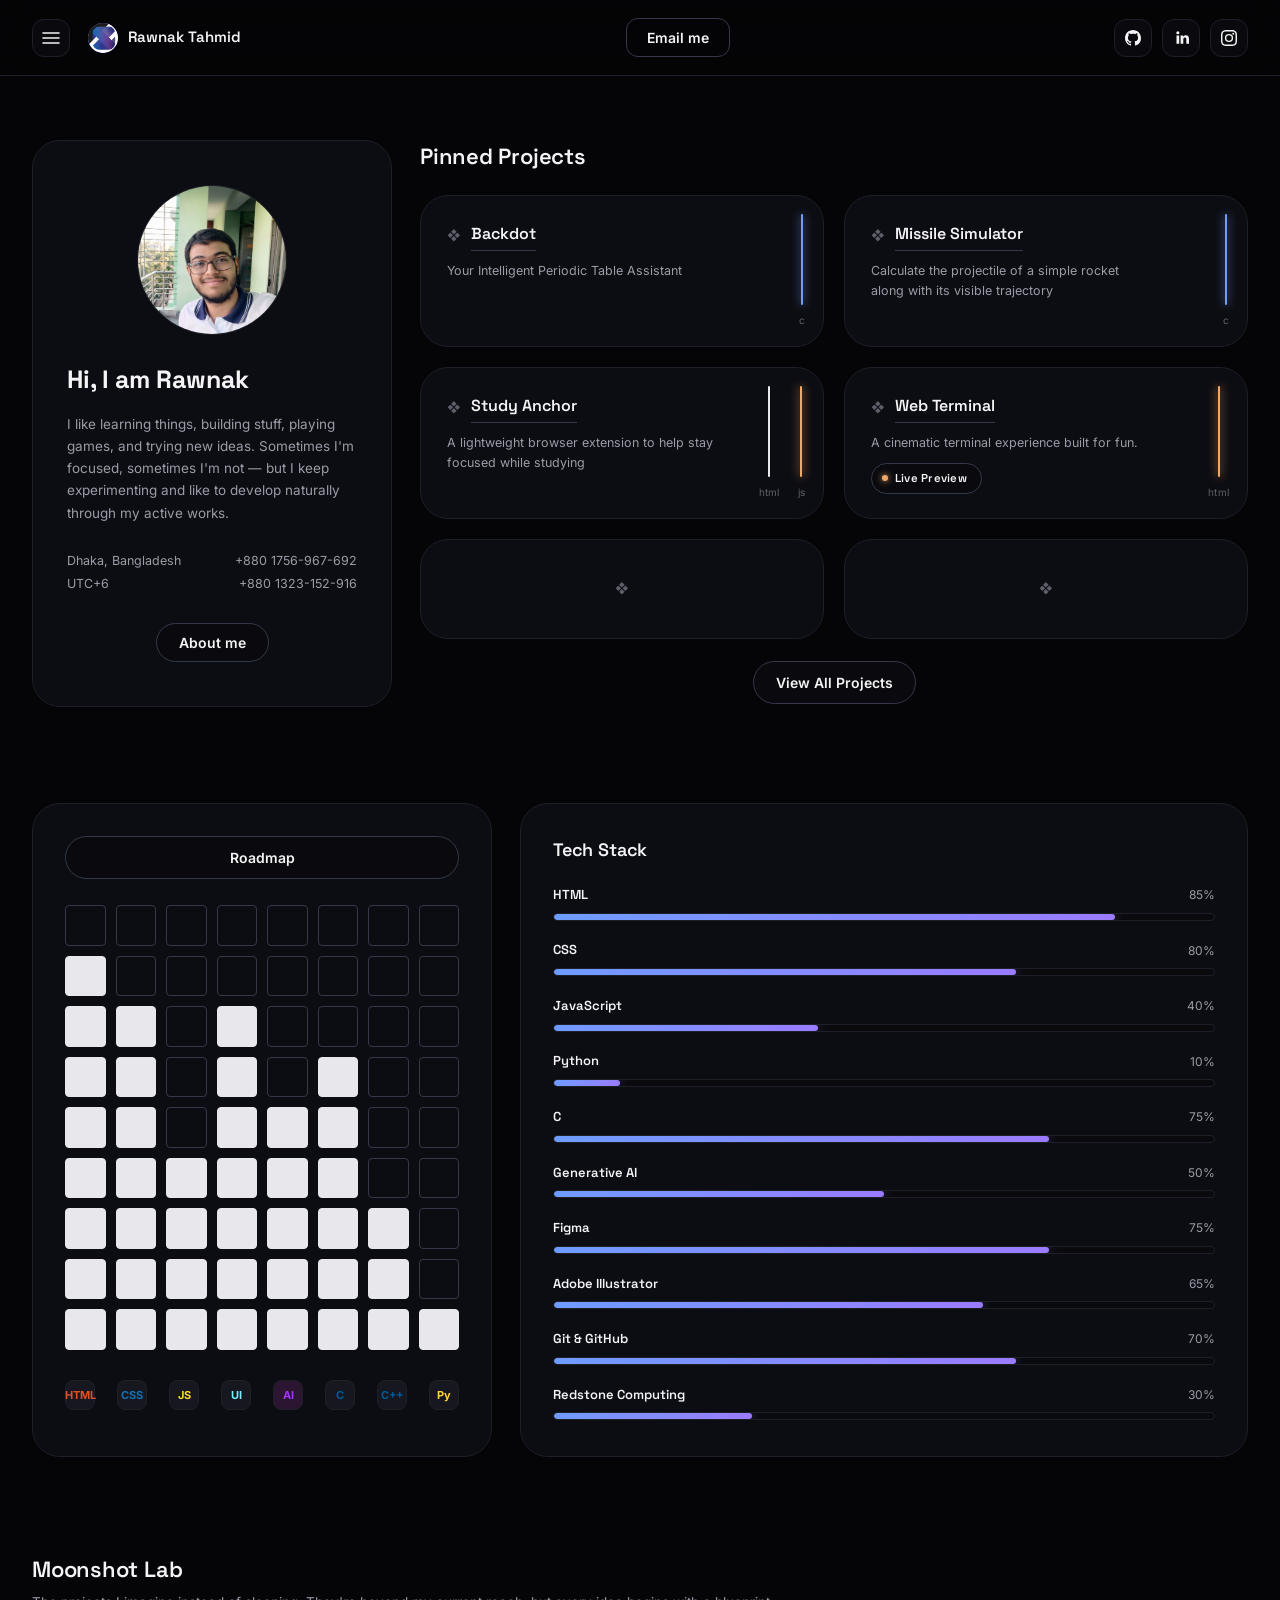
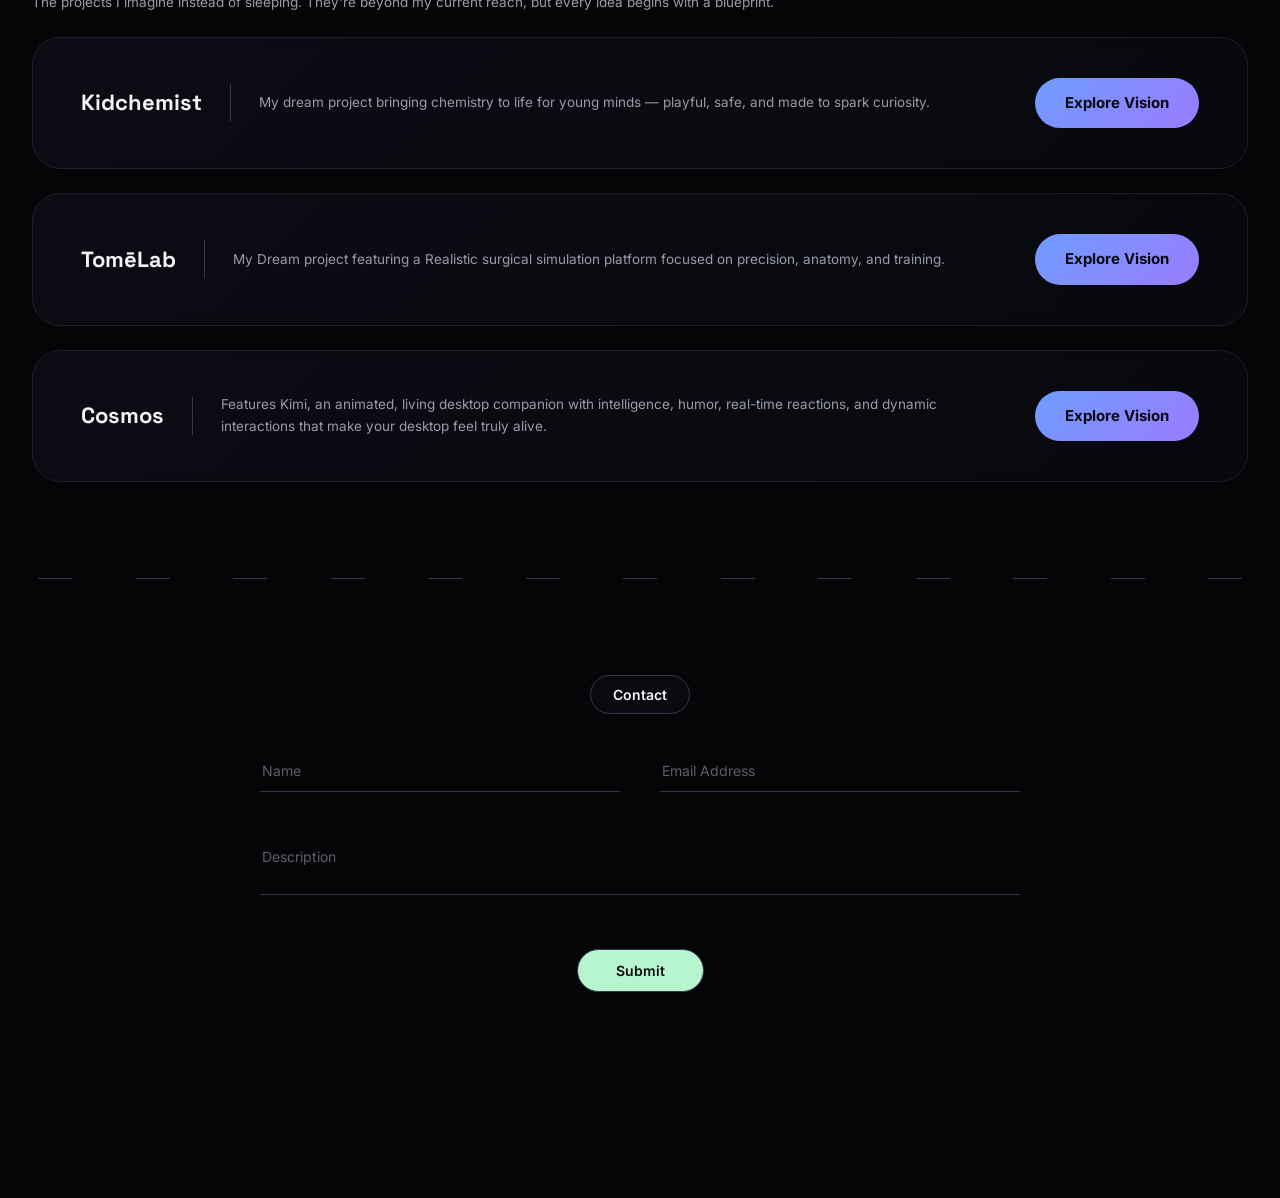
==== index.html @ ac37a851 "Add files via upload" ====
<!DOCTYPE html>
<html lang="en">
<head>
<meta charset="UTF-8">
<meta name="viewport" content="width=device-width, initial-scale=1.0">
<title>Rawnak Tahmid — Portfolio</title>
<link rel="icon" type="image" href="assets/icons/logo.png">
<link rel="preconnect" href="https://fonts.googleapis.com">
<link rel="preconnect" href="https://fonts.gstatic.com" crossorigin>
<link href="https://fonts.googleapis.com/css2?family=Space+Grotesk:wght@400;500;600;700&family=Inter:wght@400;500;600;700&display=swap" rel="stylesheet">
<link rel="stylesheet" href="style.css">
</head>
<body>

<!-- ============ NAVBAR ============ -->
<header class="navbar">
  <div class="navbar__left">
    <button class="icon-btn" id="menuToggle" aria-label="Open menu" aria-expanded="false" aria-controls="navDrawerOverlay">
      <svg width="20" height="20" viewBox="0 0 20 20" fill="none"><path d="M2 5H18M2 10H18M2 15H18" stroke="currentColor" stroke-width="1.6" stroke-linecap="round"/></svg>
    </button>
    <div class="brand">
      <div class="brand__logo">
        <img src="assets/images/logo.png" alt="" class="brand__logo-img">
      </div>
      <span class="brand__name">Rawnak Tahmid</span>
    </div>
  </div>

  <button onclick="openGmail()" class="btn btn--outline navbar__email">Email me</button>

  <div class="navbar__socials">
    <a href="https://github.com/rawmid" class="icon-btn" aria-label="GitHub" target="_blank" rel="noopener noreferrer">
      <svg width="16" height="16" viewBox="0 0 16 16" fill="currentColor"><path d="M8 0C3.58 0 0 3.58 0 8c0 3.54 2.29 6.53 5.47 7.59.4.07.55-.17.55-.38 0-.19-.01-.82-.01-1.49-2.01.37-2.53-.49-2.69-.94-.09-.23-.48-.94-.82-1.13-.28-.15-.68-.52-.01-.53.63-.01 1.08.58 1.23.82.72 1.21 1.87.87 2.33.66.07-.52.28-.87.51-1.07-1.78-.2-3.64-.89-3.64-3.95 0-.87.31-1.59.82-2.15-.08-.2-.36-1.02.08-2.12 0 0 .67-.21 2.2.82.64-.18 1.32-.27 2-.27.68 0 1.36.09 2 .27 1.53-1.04 2.2-.82 2.2-.82.44 1.1.16 1.92.08 2.12.51.56.82 1.27.82 2.15 0 3.07-1.87 3.75-3.65 3.95.29.25.54.73.54 1.48 0 1.07-.01 1.93-.01 2.2 0 .21.15.46.55.38A8.01 8.01 0 0 0 16 8c0-4.42-3.58-8-8-8Z"/></svg>
    </a>
    <a href="#" class="icon-btn" aria-label="LinkedIn" target="_blank" rel="noopener noreferrer">
      <svg width="16" height="16" viewBox="0 0 16 16" fill="currentColor"><path d="M3.5 5.5h2.7v8.3H3.5V5.5ZM4.85 4.3a1.57 1.57 0 1 1 0-3.14 1.57 1.57 0 0 1 0 3.14ZM7.6 5.5h2.59v1.14h.04c.36-.68 1.24-1.4 2.55-1.4 2.73 0 3.23 1.8 3.23 4.13v4.43h-2.7V9.83c0-1-.02-2.29-1.4-2.29-1.4 0-1.61 1.09-1.61 2.21v3.95H7.6V5.5Z"/></svg>
    </a>
    <a href="https://www.instagram.com/_rawnak_thmd/?hl=en" class="icon-btn" aria-label="Instagram" target="_blank" rel="noopener noreferrer">
      <svg width="16" height="16" viewBox="0 0 16 16" fill="currentColor"><path d="M8 1.44c2.14 0 2.4.01 3.24.05.78.03 1.2.16 1.48.27.37.14.64.32.92.6.28.28.45.55.6.92.11.28.24.7.27 1.48.04.84.05 1.1.05 3.24s-.01 2.4-.05 3.24c-.03.78-.16 1.2-.27 1.48-.15.37-.32.64-.6.92-.28.28-.55.45-.92.6-.28.11-.7.24-1.48.27-.84.04-1.1.05-3.24.05s-2.4-.01-3.24-.05c-.78-.03-1.2-.16-1.48-.27a2.48 2.48 0 0 1-.92-.6 2.48 2.48 0 0 1-.6-.92c-.11-.28-.24-.7-.27-1.48-.04-.84-.05-1.1-.05-3.24s.01-2.4.05-3.24c.03-.78.16-1.2.27-1.48.15-.37.32-.64.6-.92.28-.28.55-.45.92-.6.28-.11.7-.24 1.48-.27.84-.04 1.1-.05 3.24-.05ZM8 0C5.83 0 5.55.01 4.7.05c-.85.04-1.43.17-1.94.37-.53.21-.98.48-1.42.93-.45.44-.72.89-.93 1.42-.2.51-.33 1.09-.37 1.94C.01 5.55 0 5.83 0 8s.01 2.45.05 3.3c.04.85.17 1.43.37 1.94.21.53.48.98.93 1.42.44.45.89.72 1.42.93.51.2 1.09.33 1.94.37.85.04 1.13.05 3.3.05s2.45-.01 3.3-.05c.85-.04 1.43-.17 1.94-.37.53-.21.98-.48 1.42-.93.45-.44.72-.89.93-1.42.2-.51.33-1.09.37-1.94.04-.85.05-1.13.05-3.3s-.01-2.45-.05-3.3c-.04-.85-.17-1.43-.37-1.94a3.91 3.91 0 0 0-.93-1.42 3.91 3.91 0 0 0-1.42-.93c-.51-.2-1.09-.33-1.94-.37C10.45.01 10.17 0 8 0Zm0 3.89a4.11 4.11 0 1 0 0 8.22 4.11 4.11 0 0 0 0-8.22Zm0 6.78a2.67 2.67 0 1 1 0-5.34 2.67 2.67 0 0 1 0 5.34Zm5.23-6.94a.96.96 0 1 1-1.92 0 .96.96 0 0 1 1.92 0Z"/></svg>
    </a>
  </div>
</header>

<!-- ============ NAV DRAWER ============ -->
<div class="nav-drawer-overlay" id="navDrawerOverlay" aria-hidden="true">
  <nav class="nav-drawer" id="navDrawer" aria-label="Site sections">
    <div class="nav-drawer__head">
      <span class="nav-drawer__title">Menu</span>
      <button class="modal__close nav-drawer__close" id="navDrawerClose" type="button" aria-label="Close menu">
        <svg width="16" height="16" viewBox="0 0 16 16" fill="none"><path d="M3 3L13 13M13 3L3 13" stroke="currentColor" stroke-width="1.6" stroke-linecap="round"/></svg>
      </button>
    </div>
    <ul class="nav-drawer__list">
      <li><a href="#home" class="nav-drawer__link">Home</a></li>
      <li><a href="#projects" class="nav-drawer__link">Pinned Projects</a></li>
      <li><a href="#learning" class="nav-drawer__link">Learnings</a></li>
      <li><a href="#featured" class="nav-drawer__link">Moonshot Lab</a></li>
      <li><a href="#kidchemist" class="nav-drawer__link">Kidchemist</a></li>
      <li><a href="#tomelab" class="nav-drawer__link">TomēLab</a></li>
      <li><a href="#contact" class="nav-drawer__link">Contact</a></li>
    </ul>
  </nav>
</div>

<!-- ============ MAIN ============ -->
<main>

  <section class="hero" id="home">
    <!-- ---- Profile card ---- -->
    <div class="card profile-card fade-in">
      <div class="profile-card__avatar">
        <img src="assets/images/profile.png" alt="Rawnak Tahmid" class="profile-card__avatar-img">
      </div>
      <h1 class="profile-card__name">Hi, I am Rawnak</h1>
      <p class="profile-card__bio">
        I like learning things, building stuff, playing games, and trying new ideas.
        Sometimes I'm focused, sometimes I'm not — but I keep experimenting and like
        to develop naturally through my active works.
      </p>
      <div class="profile-card__meta">
        <div class="profile-card__meta-col">
          <span>Dhaka, Bangladesh</span>
          <span>UTC+6</span>
        </div>
        <div class="profile-card__meta-col profile-card__meta-col--right">
          <p><span>+880 1756-967-692</span></p>
          <p><span>+880 1323-152-916</span></p>
        </div>
      </div>
      <button class="btn btn--pill profile-card__cta" id="aboutMeBtn" type="button">About me</button>
    </div>

    <!-- ---- Pinned projects ---- -->
    <div class="pinned fade-in" id="projects">
      <h2 class="section-label">Pinned Projects</h2>
      <div class="pinned__grid">

        <article class="card project-card" data-project-id="backdot" tabindex="0" role="link" aria-label="Open Backdot project details">
          <span class="project-card__go" aria-hidden="true">
            <svg width="13" height="13" viewBox="0 0 14 14" fill="none"><path d="M3 11L11 3M11 3H4.5M11 3V9.5" stroke="currentColor" stroke-width="1.6" stroke-linecap="round" stroke-linejoin="round"/></svg>
          </span>
          <div class="project-card__head">
            <span class="project-card__icon">&#10070;</span>
            <h3><span class="project-link">Backdot</span></h3>
          </div>
          <p>Your Intelligent Periodic Table Assistant</p>
          <div class="project-card__stacks">
            <div class="project-card__stack-item">
              <span class="project-card__accent project-card__accent--blue"></span>
              <span class="project-card__tag">c</span>
            </div>
          </div>
        </article>

        <article class="card project-card" data-project-id="missile-simulator" tabindex="0" role="link" aria-label="Open Missile Simulator project details">
          <span class="project-card__go" aria-hidden="true">
            <svg width="13" height="13" viewBox="0 0 14 14" fill="none"><path d="M3 11L11 3M11 3H4.5M11 3V9.5" stroke="currentColor" stroke-width="1.6" stroke-linecap="round" stroke-linejoin="round"/></svg>
          </span>
          <div class="project-card__head">
            <span class="project-card__icon">&#10070;</span>
            <h3><span class="project-link">Missile Simulator</span></h3>
          </div>
          <p>Calculate the projectile of a simple rocket along with its visible trajectory</p>
          <div class="project-card__stacks">
            <div class="project-card__stack-item">
              <span class="project-card__accent project-card__accent--blue"></span>
              <span class="project-card__tag">c</span>
            </div>
          </div>
        </article>

        <article class="card project-card" data-project-id="study-anchor" tabindex="0" role="link" aria-label="Open Study Anchor project details">
          <span class="project-card__go" aria-hidden="true">
            <svg width="13" height="13" viewBox="0 0 14 14" fill="none"><path d="M3 11L11 3M11 3H4.5M11 3V9.5" stroke="currentColor" stroke-width="1.6" stroke-linecap="round" stroke-linejoin="round"/></svg>
          </span>
          <div class="project-card__head">
            <span class="project-card__icon">&#10070;</span>
            <h3><span class="project-link">Study Anchor</span></h3>
          </div>
          <p>A lightweight browser extension to help stay focused while studying</p>
          <div class="project-card__stacks">
            <div class="project-card__stack-item">
              <span class="project-card__accent project-card__accent--white"></span>
              <span class="project-card__tag">html</span>
            </div>
            <div class="project-card__stack-item">
              <span class="project-card__accent project-card__accent--orange"></span>
              <span class="project-card__tag">js</span>
            </div>
          </div>
        </article>

        <article class="card project-card" data-project-id="web-terminal" tabindex="0" role="link" aria-label="Open Web Terminal project details">
          <span class="project-card__go" aria-hidden="true">
            <svg width="13" height="13" viewBox="0 0 14 14" fill="none"><path d="M3 11L11 3M11 3H4.5M11 3V9.5" stroke="currentColor" stroke-width="1.6" stroke-linecap="round" stroke-linejoin="round"/></svg>
          </span>
          <div class="project-card__head">
            <span class="project-card__icon">&#10070;</span>
            <h3><span class="project-link">Web Terminal</span></h3>
          </div>
          <p>A cinematic terminal experience built for fun.</p>
          <a href="https://rawmid.github.io/Web_Terminal/" target="_blank" rel="noopener noreferrer" class="live-preview-link" data-no-card-nav>
            <span class="live-preview-link__dot"></span>
            Live Preview
          </a>
          <div class="project-card__stacks">
            <div class="project-card__stack-item">
              <span class="project-card__accent project-card__accent--orange"></span>
              <span class="project-card__tag">html</span>
            </div>
          </div>
        </article>

        <article class="card project-card project-card--empty" aria-hidden="true">
          <span class="project-card__icon">&#10070;</span>
        </article>

        <article class="card project-card project-card--empty" aria-hidden="true">
          <span class="project-card__icon">&#10070;</span>
        </article>

      </div>

      <!-- ---- CTA below Pinned Projects ---- -->
      <a href="all-projects.html" class="btn btn--pill pinned__more">
        View All Projects
      </a>
    </div>
  </section>

  <section class="learning-section" id="learning">

    <!-- ---- Learnings progress panel ---- -->
    <div class="card learning-card fade-in">
      <div class="btn btn--pill learning-card__title" id="learningBtn">Roadmap</div>
      <div class="learning-card__grid" id="learningGrid"></div>
      <div class="learning-card__icons">
        <span class="tech-icon" style="color:#e34f26">HTML</span>
        <span class="tech-icon" style="color:#1572b6">CSS</span>
        <span class="tech-icon" style="color:#f7df1e">JS</span>
        <span class="tech-icon" style="color:#7bedff">UI</span>
        <span class="tech-icon" style="color:#a435f0;background:#2b1530">AI</span>
        <span class="tech-icon" style="color:#00599c">C</span>
        <span class="tech-icon" style="color:#00599c">C++</span>
        <span class="tech-icon" style="color:#ffd43b">Py</span>
      </div>
    </div>

    <!-- ---- Skill progress — always visible, no modal/second page.
         Each .skill is self-contained: change data-percent (and the
         matching skill-value text) to update a bar. The fill width is
         driven by data-percent in script.js so the two never drift. -->
    <div class="card learning-progress fade-in" id="learningProgress">
      <h2 class="learning-progress__title">Tech Stack</h2>
      <div class="skills" id="skillsList">
        <div class="skill" data-percent="85">
          <div class="skill__head">
            <span class="skill-name">HTML</span>
            <span class="skill-value">85%</span>
          </div>
          <div class="progress-bar"><div class="progress-fill"></div></div>
        </div>
        <div class="skill" data-percent="70">
          <div class="skill__head">
            <span class="skill-name">CSS</span>
            <span class="skill-value">80%</span>
          </div>
          <div class="progress-bar"><div class="progress-fill"></div></div>
        </div>
        <div class="skill" data-percent="40">
          <div class="skill__head">
            <span class="skill-name">JavaScript</span>
            <span class="skill-value">40%</span>
          </div>
          <div class="progress-bar"><div class="progress-fill"></div></div>
        </div>
        <div class="skill" data-percent="10">
          <div class="skill__head">
            <span class="skill-name">Python</span>
            <span class="skill-value">10%</span>
          </div>
          <div class="progress-bar"><div class="progress-fill"></div></div>
        </div>
        <div class="skill" data-percent="75">
          <div class="skill__head">
            <span class="skill-name">C</span>
            <span class="skill-value">75%</span>
          </div>
          <div class="progress-bar"><div class="progress-fill"></div></div>
        </div>
        <div class="skill" data-percent="50">
          <div class="skill__head">
            <span class="skill-name">Generative AI</span>
            <span class="skill-value">50%</span>
          </div>
          <div class="progress-bar"><div class="progress-fill"></div></div>
        </div>
        <div class="skill" data-percent="75">
          <div class="skill__head">
            <span class="skill-name">Figma</span>
            <span class="skill-value">75%</span>
          </div>
          <div class="progress-bar"><div class="progress-fill"></div></div>
        </div>
        <div class="skill" data-percent="65">
          <div class="skill__head">
            <span class="skill-name">Adobe Illustrator</span>
            <span class="skill-value">65%</span>
          </div>
          <div class="progress-bar"><div class="progress-fill"></div></div>
        </div>
        <div class="skill" data-percent="70">
          <div class="skill__head">
            <span class="skill-name">Git & GitHub</span>
            <span class="skill-value">70%</span>
          </div>
          <div class="progress-bar"><div class="progress-fill"></div></div>
        </div>
        <div class="skill" data-percent="30">
          <div class="skill__head">
            <span class="skill-name">Redstone Computing</span>
            <span class="skill-value">30%</span>
          </div>
          <div class="progress-bar"><div class="progress-fill"></div></div>
        </div>
      </div>
    </div>
  </section>

  <!-- ============ MOONSHOT LAB ============
       Dream projects — the ones too big and too ambitious to be
       commercializing right now. Built purely because the ideas won't
       leave me alone. One section, entries in order: Kidchemist,
       TomēLab, then a blank Additional Template Project.

       Every entry is a ".promo" block that links out to its own
       dedicated documentation page (docs.html?id=<key>), rendered from
       the matching record in docs-data.js. To showcase a future
       project: duplicate the "Additional Template Project" block below,
       give it a new id, swap in the real name/description, add a
       matching entry to docs-data.js, and point its CTA at
       docs.html?id=<that-new-key> — the layout stays identical. -->
  <section class="featured-projects" id="featured">

    <div class="featured-projects__head fade-in">
      <h2 class="section-label">Moonshot Lab</h2>
      <p class="featured-projects__subtitle">The projects I imagine instead of sleeping. They're beyond my current reach, but every idea begins with a blueprint.</p>
    </div>

    <!-- ---- Promo: Kidchemist ---- -->
    <div class="promo fade-in" id="kidchemist">
      <div class="promo__name">
        Kidchemist
      </div>
      <div class="promo__divider"></div>
      <p class="promo__desc">My dream project bringing chemistry to life for young minds — playful, safe, and made to spark curiosity.</p>
      <a href="docs.html?id=kidchemist" class="btn btn--solid promo__cta">Explore Vision</a>
    </div>

    <!-- ---- Promo: TomēLab ---- -->
    <div class="promo fade-in" id="tomelab">
      <div class="promo__name">
        TomēLab
      </div>
      <div class="promo__divider"></div>
      <p class="promo__desc">My Dream project featuring a Realistic surgical simulation platform focused on precision, anatomy, and training.</p>
      <a href="docs.html?id=tomelab" class="btn btn--solid promo__cta">Explore Vision</a>
    </div>

    <!-- ---- Promo: Additional Template Project ----
         Exact same layout as the blocks above. Every value here is a
         placeholder — swap the id, name, description, and CTA link
         when this project is ready to showcase. Copy this whole block
         again for the next project after that. -->
    <div class="promo fade-in" id="template-project">
      <div class="promo__name">
        Cosmos
      </div>
      <div class="promo__divider"></div>
      <p class="promo__desc">Features Kimi, an animated, living desktop companion with intelligence, humor, real-time reactions, and dynamic interactions that make your desktop feel truly alive.</p>
      <a href="docs.html?id=kimi" class="btn btn--solid promo__cta">Explore Vision</a>
    </div>

  </section>

  <!-- ---- Decorative divider ---- -->
  <div class="dashed-divider" aria-hidden="true">
    <span></span><span></span><span></span><span></span><span></span>
    <span></span><span></span><span></span><span></span><span></span>
    <span></span><span></span><span></span>
  </div>

  <!-- ---- Contact ---- -->
  <section class="contact fade-in" id="contact">
    <div class="contact__heading">
      <button class="btn btn--pill contact__title" id="contactBtn" type="button">Contact</button>
    </div>

    <form class="contact__form" id="contactForm" novalidate action="https://api.web3forms.com/submit" method="POST">
      <input type="hidden" name="access_key" value="816028e9-4cf0-48e3-aa01-63901a8ea486">
      <div class="contact__row">
        <div class="field">
          <input type="text" id="name" name="name" placeholder="Name" autocomplete="name" required>
          <span class="field__error" id="nameError"></span>
        </div>
        <div class="field">
          <input type="email" id="email" name="email" placeholder="Email Address" autocomplete="email" required>
          <span class="field__error" id="emailError"></span>
        </div>
      </div>
      <div class="field">
        <textarea id="description" name="description" placeholder="Description" rows="2" required></textarea>
        <span class="field__error" id="descriptionError"></span>
      </div>
      <input type="hidden" name="redirect" value="https://web3forms.com/success">
      <button type="submit" class="btn btn--pill contact__submit">Submit</button>
      <p class="contact__success" id="formSuccess">Thanks — your message has been noted.</p>
    </form>
  </section>

</main>

<!-- ============ ABOUT ME MODAL ============ -->
<div class="modal-overlay" id="aboutModal" aria-hidden="true">
  <div class="modal" role="dialog" aria-modal="true" aria-labelledby="aboutModalTitle">
    <button class="modal__close" id="aboutModalClose" type="button" aria-label="Close about me">
      <svg width="16" height="16" viewBox="0 0 16 16" fill="none"><path d="M3 3L13 13M13 3L3 13" stroke="currentColor" stroke-width="1.6" stroke-linecap="round"/></svg>
    </button>
    <div class="modal__content">
      <h2 id="aboutModalTitle" class="modal__title">About me</h2>

      <!-- Edit this content freely — it's plain text, no markup gymnastics required -->
      <div class="modal__body">
        <p>
          Hi, I'm Rawnak — a developer based in Dhaka, Bangladesh who likes learning things,
          building stuff, playing games, and trying new ideas. Sometimes I'm deep in a focused
          sprint, sometimes I'm bouncing between three half-finished experiments, but I always
          come back to actually shipping something.
        </p>
        <p>
          My Current Focus —<br>
      
          Pseudocode, algorithms, networking, and server management<br>
          Mastering C, C++, C#, Python, and the Linux kernel<br>
          Hands-on with Git and Figma<br>
          Solving real-world problems with creative project<br>
        </p>
        <p>
          Right now, I am focused on staying up to date with the ever-changing world of technology
          and learning something new every day. Most of my projects are inspired by my current studies 
          and experiments, allowing me to turn ideas into real-world applications. My long-term goal is
          to continuously improve every project I create, refining both its functionality and design until
          it reaches its full potential.
        </p>
      </div>
    </div>
  </div>
</div>

<script src="projects-data.js"></script>
<script src="script.js"></script>
</body>
</html>
---- style.css ----
:root {
  --bg: #050507;
  --bg-soft: #0a0a0e;
  --card: #0c0d12;
  --card-border: #1d1f29;
  --card-border-hover: #34384a;
  --navy: #11131c;

  --text: #f4f4f6;
  --text-dim: #9a9ca8;
  --text-faint: #5d5f6b;

  --accent-blue: #6e9cff;
  --accent-purple: #9b7bff;
  --accent-mint: #b7f5cf;
  --accent-orange: #f0a868;
  --accent-gradient: linear-gradient(135deg, var(--accent-blue), var(--accent-purple));

  --radius-lg: 28px;
  --radius-md: 18px;
  --radius-sm: 12px;
  --radius-pill: 999px;

  --font-display: 'Space Grotesk', 'Inter', sans-serif;
  --font-body: 'Inter', sans-serif;

  --ease: cubic-bezier(0.22, 1, 0.36, 1);
}

/* ---------- Reset ---------- */
* { box-sizing: border-box; margin: 0; padding: 0; }

html { scroll-behavior: smooth; }

body {
  background: var(--bg);
  color: var(--text);
  font-family: var(--font-body);
  font-size: 15px;
  line-height: 1.5;
  width: 100%;
  overflow-x: hidden;
}

body.modal-open {
  overflow: hidden;
}

img { display: block; max-width: 100%; }

img.brand__logo-img,
img.profile-card__avatar-img {
  width: 100%;
  height: 100%;
}

button, input, textarea {
  font-family: inherit;
  color: inherit;
}

a { color: inherit; text-decoration: none; }

:focus-visible {
  outline: 2px solid var(--accent-blue);
  outline-offset: 2px;
}

/* ---------- Layout shell ---------- */
main {
  max-width: 1340px;
  margin: 0 auto;
  padding: 64px 32px 160px;
  display: flex;
  flex-direction: column;
  gap: 96px;
}

.card {
  background: var(--card);
  border: 1px solid var(--card-border);
  border-radius: var(--radius-lg);
}

.section-label {
  font-family: var(--font-display);
  font-size: 22px;
  font-weight: 600;
  letter-spacing: -0.01em;
  margin-bottom: 22px;
}

/* ---------- Buttons ---------- */
.btn {
  display: inline-flex;
  align-items: center;
  justify-content: center;
  gap: 8px;
  border: none;
  cursor: pointer;
  font-family: var(--font-body);
  font-weight: 600;
  transition: transform .25s var(--ease), box-shadow .25s var(--ease), background-color .25s var(--ease), border-color .25s var(--ease);
}
.btn:active { transform: scale(0.97); }

.btn--outline {
  background: transparent;
  border: 1px solid var(--card-border-hover);
  color: var(--text);
  border-radius: var(--radius-sm);
  padding: 10px 20px;
  font-size: 14px;
}
.btn--outline:hover {
  border-color: var(--accent-blue);
  box-shadow: 0 0 0 1px rgba(110, 156, 255, 0.25), 0 0 16px rgba(110, 156, 255, 0.18);
}

.btn--pill {
  background: var(--bg-soft);
  border: 1px solid var(--card-border-hover);
  color: var(--text);
  border-radius: var(--radius-pill);
  padding: 10px 22px;
  font-size: 14px;
}
.btn--pill:hover {
  border-color: var(--accent-purple);
  box-shadow: 0 0 18px rgba(155, 123, 255, 0.25);
}

.btn--solid {
  background: var(--accent-gradient);
  color: #0a0a0e;
  border-radius: var(--radius-pill);
  padding: 14px 30px;
  font-size: 15px;
  font-weight: 700;
}
.btn--solid:hover {
  box-shadow: 0 0 28px rgba(155, 123, 255, 0.45);
  transform: translateY(-2px);
}

.icon-btn {
  display: inline-flex;
  align-items: center;
  justify-content: center;
  width: 38px;
  height: 38px;
  border-radius: var(--radius-sm);
  background: var(--bg-soft);
  border: 1px solid var(--card-border);
  color: var(--text);
  cursor: pointer;
  transition: border-color .25s var(--ease), transform .25s var(--ease), color .25s var(--ease);
}
.icon-btn:hover {
  border-color: var(--accent-blue);
  color: var(--accent-blue);
  transform: translateY(-2px);
}

/* ---------- Navbar ---------- */
.navbar {
  position: sticky;
  top: 0;
  z-index: 50;
  display: flex;
  align-items: center;
  justify-content: space-between;
  gap: 24px;
  padding: 18px 32px;
  background: rgba(5, 5, 7, 0.85);
  backdrop-filter: blur(14px);
  border-bottom: 1px solid var(--card-border);
}

.navbar__left {
  display: flex;
  align-items: center;
  gap: 18px;
}

.brand {
  display: flex;
  align-items: center;
  gap: 10px;
}

.brand__logo {
  width: 30px;
  height: 30px;
  border-radius: 50%;
  overflow: hidden;
  background: var(--accent-gradient);
  flex-shrink: 0;
}
.brand__logo-img { width: 100%; height: 100%; object-fit: cover; }

.brand__name {
  font-family: var(--font-display);
  font-weight: 600;
  font-size: 15px;
}

.navbar__email { 
white-space: nowrap; 
align-self: center;
}

.navbar__socials {
  display: flex;
  align-items: center;
  gap: 10px;
}

/* ---------- Nav drawer---------- */
.nav-drawer-overlay {
  position: fixed;
  inset: 0;
  z-index: 90;
  background: rgba(5, 5, 7, 0.55);
  backdrop-filter: blur(8px);
  -webkit-backdrop-filter: blur(8px);
  opacity: 0;
  visibility: hidden;
  transition: opacity .35s var(--ease), visibility 0s linear .35s;
}
.nav-drawer-overlay.is-open {
  opacity: 1;
  visibility: visible;
  transition: opacity .35s var(--ease), visibility 0s linear 0s;
}

.nav-drawer {
  position: fixed;
  top: 0;
  left: 0;
  bottom: 0;
  width: 280px;
  max-width: 84vw;
  padding: 28px 26px;
  background: rgba(12, 13, 18, 0.86);
  border-right: 1px solid var(--card-border-hover);
  box-shadow: 30px 0 80px rgba(0, 0, 0, 0.55);
  transform: translateX(-100%);
  transition: transform .35s var(--ease);
  display: flex;
  flex-direction: column;
}
.nav-drawer-overlay.is-open .nav-drawer {
  transform: translateX(0);
}

.nav-drawer__head {
  display: flex;
  align-items: center;
  justify-content: space-between;
  margin-bottom: 28px;
}
.nav-drawer__title {
  font-family: var(--font-display);
  font-weight: 600;
  font-size: 14px;
  color: var(--text-dim);
  text-transform: uppercase;
  letter-spacing: 0.08em;
}
.nav-drawer__close.modal__close {
  position: static;
  top: auto;
  left: auto;
}

.nav-drawer__list {
  list-style: none;
  display: flex;
  flex-direction: column;
  gap: 6px;
}
.nav-drawer__link {
  display: block;
  padding: 12px 10px;
  border-radius: var(--radius-sm);
  font-family: var(--font-display);
  font-size: 15px;
  font-weight: 600;
  color: var(--text);
  transition: background-color .25s var(--ease), color .25s var(--ease), padding-left .25s var(--ease);
}
.nav-drawer__link:hover,
.nav-drawer__link:focus-visible {
  background: var(--bg-soft);
  color: var(--accent-blue);
  padding-left: 16px;
}

/* ---------- Hero ---------- */
.hero {
  display: grid;
  grid-template-columns: 360px 1fr;
  gap: 28px;
  align-items: stretch;
}

/* Profile card */
.profile-card {
  padding: 44px 34px;
  display: flex;
  flex-direction: column;
  align-items: flex-start;
}

.profile-card__avatar {
  width: 150px;
  height: 150px;
  border-radius: 50%;
  overflow: hidden;
  background: radial-gradient(circle at 35% 30%, #2a2d3d, #0c0d12 70%);
  border: 1px solid var(--card-border);
  margin-bottom: 26px;
  align-self: center;
}
.profile-card__avatar-img { width: 100%; height: 100%; object-fit: cover; }

.profile-card__name {
  font-family: var(--font-display);
  font-size: 25px;
  font-weight: 700;
  margin-bottom: 14px;
}

.profile-card__bio {
  color: var(--text-dim);
  font-size: 13.5px;
  line-height: 1.65;
  margin-bottom: 28px;
}

.profile-card__meta {
  display: flex;
  width: 100%;
  justify-content: space-between;
  margin-bottom: 30px;
}
.profile-card__meta-col {
  display: flex;
  flex-direction: column;
  gap: 4px;
  font-size: 12.5px;
  color: var(--text-dim);
}
.profile-card__meta-col--right { text-align: right; align-items: flex-end; }

.profile-card__cta {
  align-self: center;
  margin-top: auto;
}

/* Pinned projects */

.live-preview-link {
  display: inline-flex;
  align-items: center;
  gap: 7px;
  margin-top: 10px;
  padding: 6px 14px 6px 10px;
  border-radius: var(--radius-pill);
  border: 1px solid var(--card-border-hover);
  background: var(--bg-soft);
  font-family: var(--font-display);
  font-size: 11.5px;
  font-weight: 600;
  letter-spacing: 0.02em;
  color: var(--text);
  text-decoration: none;
  cursor: pointer;
  transition: border-color .25s var(--ease), box-shadow .25s var(--ease),
              color .25s var(--ease), transform .25s var(--ease);
}

.live-preview-link__dot {
  width: 6px;
  height: 6px;
  border-radius: 50%;
  background: var(--accent-orange);
  box-shadow: 0 0 6px var(--accent-orange);
  flex-shrink: 0;
  animation: livePreviewPulse 1.6s ease-in-out infinite;
}

.live-preview-link:hover {
  border-color: var(--accent-orange);
  color: var(--accent-orange);
  box-shadow: 0 0 16px rgba(240, 168, 104, 0.25);
  transform: translateY(-1px);
}

.live-preview-link:active {
  transform: translateY(0) scale(0.97);
}

@keyframes livePreviewPulse {
  0%, 100% { opacity: 1; transform: scale(1); }
  50%      { opacity: 0.4; transform: scale(0.75); }
}

@media (prefers-reduced-motion: reduce) {
  .live-preview-link__dot { animation: none; }
}

.pinned__grid {
  display: grid;
  grid-template-columns: 1fr 1fr;
  gap: 20px;
}

.project-card {
  position: relative;
  padding: 24px 26px;
  min-height: 152px;
  overflow: hidden;
  cursor: pointer;
  transition: transform .3s var(--ease), border-color .3s var(--ease), box-shadow .3s var(--ease);
}
.project-card:hover {
  transform: translateY(-4px);
  border-color: var(--accent-blue);
  box-shadow: 0 14px 32px rgba(0,0,0,0.45), 0 0 0 1px rgba(110,156,255,0.18);
}
.project-card:focus-visible {
  outline: 2px solid var(--accent-blue);
  outline-offset: 3px;
}

.project-card__go {
  position: absolute;
  top: 16px;
  right: 16px;
  width: 26px;
  height: 26px;
  display: inline-flex;
  align-items: center;
  justify-content: center;
  border-radius: 50%;
  background: var(--bg-soft);
  border: 1px solid var(--card-border-hover);
  color: var(--text-dim);
  opacity: 0;
  transform: translate(-4px, 4px) scale(0.85);
  transition: opacity .28s var(--ease), transform .28s var(--ease), color .28s var(--ease), border-color .28s var(--ease);
  pointer-events: none;
  z-index: 2;
}
.project-card:hover .project-card__go,
.project-card:focus-visible .project-card__go {
  opacity: 1;
  transform: translate(0, 0) scale(1);
  color: var(--accent-blue);
  border-color: var(--accent-blue);
  box-shadow: 0 0 12px rgba(110, 156, 255, 0.3);
}

.project-card__head {
  display: flex;
  align-items: center;
  gap: 10px;
  margin-bottom: 10px;
}
.project-card__icon {
  font-size: 13px;
  color: var(--text-faint);
}
.project-card__head h3 {
  padding-bottom: 4px;
  border-bottom: 1px solid var(--card-border-hover);
}

.project-link {
  font-family: var(--font-display);
  font-size: 16px;
  font-weight: 600;
  color: var(--text);
  transition: color .25s var(--ease), text-shadow .25s var(--ease);
}
.project-card:hover .project-link,
.project-card:focus-visible .project-link {
  color: var(--accent-blue);
  text-shadow: 0 0 14px rgba(110, 156, 255, 0.5);
}

.project-card p {
  color: var(--text-dim);
  font-size: 12.5px;
  line-height: 1.55;
  max-width: 78%;
}

.project-card__stacks {
  position: absolute;
  top: 18px;
  bottom: 18px;
  right: 18px;
  display: flex;
  align-items: stretch;
  gap: 18px;
}

.project-card__stack-item {
  display: flex;
  flex-direction: column;
  align-items: center;
  gap: 8px;
}

.project-card__accent {
  flex: 1;
  width: 2px;
  border-radius: 2px;
}
.project-card__accent--blue   { background: var(--accent-blue); box-shadow: 0 0 10px var(--accent-blue); }
.project-card__accent--white  { background: #e9e9ee; }
.project-card__accent--orange { background: var(--accent-orange); box-shadow: 0 0 10px var(--accent-orange); }

.project-card__tag {
  flex-shrink: 0;
  font-size: 10px;
  letter-spacing: 0.02em;
  color: var(--text-faint);
  text-transform: lowercase;
  white-space: nowrap;
}

.project-card--empty {
  display: flex;
  align-items: center;
  justify-content: center;
  color: var(--text-faint);
  font-size: 14px;
  min-height: 100px;
}

/* ---------- Learning section ---------- */
.learning-section {
  display: grid;
  grid-template-columns: 460px 1fr;
  gap: 28px;
}

.learning-card {
  padding: 32px 32px 36px;
}

.learning-card__title {
  display: flex;
  margin: 0 auto 26px;
  cursor: default;
}

.learning-card__grid {
  display: grid;
  grid-template-columns: repeat(8, 1fr);
  gap: 10px;
  margin-bottom: 30px;
}

.learning-cell {
  aspect-ratio: 1 / 1;
  border-radius: 4px;
  border: 1px solid var(--card-border-hover);
  background: transparent;
  transition: background-color .4s var(--ease), border-color .4s var(--ease), transform .2s var(--ease);
}
.learning-cell.filled {
  background: #e7e7ec;
  border-color: #e7e7ec;
}
.learning-cell:hover { transform: scale(1.12); }

.learning-card__icons {
  display: flex;
  align-items: center;
  justify-content: space-between;
  flex-wrap: wrap;
  gap: 10px;
}

.tech-icon {
  width: 30px;
  height: 30px;
  border-radius: 8px;
  display: inline-flex;
  align-items: center;
  justify-content: center;
  font-size: 11px;
  font-weight: 700;
  background: #16171f;
  border: 1px solid var(--card-border);
}

/* Skill progress — right side of the Learning section, always visible */
.learning-progress {
  padding: 32px 32px 36px;
  display: flex;
  flex-direction: column;
}

.learning-progress__title {
  font-family: var(--font-display);
  font-size: 18px;
  font-weight: 600;
  letter-spacing: -0.01em;
  margin-bottom: 22px;
}

.pinned__more {
  display: flex;
  width: fit-content;
  margin: 22px auto 0;
}

/* ---------- Featured projects: "Moonshot Lab"
   (Kidchemist, TomēLab, and any future duplicates of the promo block) ---------- */
.featured-projects {
  display: flex;
  flex-direction: column;
  gap: 24px;
}

.featured-projects__head {
  display: flex;
  flex-direction: column;
  gap: 6px;
}
.featured-projects__head .section-label { margin-bottom: 0; }

.featured-projects__subtitle {
  color: var(--text-dim);
  font-size: 13.5px;
}

/* ---------- Promo banner ---------- */
.promo {
  display: flex;
  align-items: center;
  gap: 28px;
  padding: 40px 48px;
  border-radius: var(--radius-lg);
  border: 1px solid var(--card-border);
  background: linear-gradient(135deg, rgba(155,123,255,0.06), rgba(110,156,255,0.03));
  backdrop-filter: blur(6px);
}

.promo__name {
  font-family: var(--font-display);
  font-size: 22px;
  font-weight: 700;
  white-space: nowrap;
}

.promo__divider {
  width: 1px;
  height: 38px;
  background: var(--card-border-hover);
  flex-shrink: 0;
}

.promo__desc {
  color: var(--text-dim);
  font-size: 13.5px;
  line-height: 1.6;
  flex: 1;
}

.promo__cta { flex-shrink: 0; }

/* ---------- Dashed divider ---------- */
.dashed-divider {
  display: flex;
  justify-content: space-between;
  padding: 0 6px;
}
.dashed-divider span {
  width: 34px;
  height: 1px;
  background: var(--card-border-hover);
}

/* ---------- Contact ---------- */
.contact {
  display: flex;
  flex-direction: column;
  align-items: center;
  gap: 40px;
}

.contact__title { cursor: default; }

.contact__form {
  width: 100%;
  max-width: 760px;
  display: flex;
  flex-direction: column;
  gap: 26px;
}

.contact__row {
  display: grid;
  grid-template-columns: 1fr 1fr;
  gap: 40px;
}

.field {
  position: relative;
  display: flex;
  flex-direction: column;
}

.field input,
.field textarea {
  background: transparent;
  border: none;
  border-bottom: 1px solid var(--card-border-hover);
  padding: 8px 2px 12px;
  font-size: 14px;
  color: var(--text);
  resize: none;
  transition: border-color .25s var(--ease);
}
.field input::placeholder,
.field textarea::placeholder {
  color: var(--text-faint);
}
.field input:focus,
.field textarea:focus {
  outline: none;
  border-color: var(--accent-blue);
}
.field.invalid input,
.field.invalid textarea {
  border-color: #e0667a;
}

.field__error {
  min-height: 16px;
  font-size: 11px;
  color: #e0667a;
  margin-top: 6px;
}

.contact__submit {
  align-self: center;
  background: var(--accent-mint);
  color: #0a0a0e;
  padding: 12px 38px;
  margin-top: 6px;
}
.contact__submit:hover {
  box-shadow: 0 0 22px rgba(183, 245, 207, 0.35);
  transform: translateY(-3px);
}

.contact__success {
  align-self: center;
  font-size: 13px;
  color: var(--accent-mint);
  opacity: 0;
  transform: translateY(6px);
  transition: opacity .4s var(--ease), transform .4s var(--ease);
}
.contact__success.show {
  opacity: 1;
  transform: translateY(0);
}

/* ---------- Modals (About me / Skill progress) ---------- */
.modal-overlay {
  position: fixed;
  inset: 0;
  z-index: 100;
  display: flex;
  align-items: center;
  justify-content: center;
  padding: 24px;
  background: rgba(5, 5, 7, 0.55);
  backdrop-filter: blur(10px);
  -webkit-backdrop-filter: blur(10px);
  opacity: 0;
  visibility: hidden;
  transition: opacity .35s var(--ease), visibility 0s linear .35s;
}
.modal-overlay.is-open {
  opacity: 1;
  visibility: visible;
  transition: opacity .35s var(--ease), visibility 0s linear 0s;
}

.modal {
  position: relative;
  width: 100%;
  max-width: 560px;
  max-height: 84vh;
  overflow-y: auto;
  padding: 44px 38px 38px;
  border-radius: var(--radius-lg);
  background: rgba(12, 13, 18, 0.78);
  border: 1px solid var(--card-border-hover);
  box-shadow: 0 30px 80px rgba(0, 0, 0, 0.55), 0 0 0 1px rgba(110, 156, 255, 0.08), 0 0 40px rgba(155, 123, 255, 0.12);
  transform: scale(0.92) translateY(10px);
  opacity: 0;
  transition: transform .35s var(--ease), opacity .35s var(--ease);
}
.modal-overlay.is-open .modal {
  transform: scale(1) translateY(0);
  opacity: 1;
}

.modal__close {
  position: absolute;
  top: 18px;
  left: 18px;
  width: 34px;
  height: 34px;
  display: inline-flex;
  align-items: center;
  justify-content: center;
  border-radius: 50%;
  background: var(--bg-soft);
  border: 1px solid var(--card-border);
  color: var(--text-dim);
  cursor: pointer;
  transition: border-color .25s var(--ease), color .25s var(--ease), transform .25s var(--ease);
}
.modal__close:hover {
  color: var(--text);
  border-color: var(--accent-blue);
  transform: rotate(90deg);
}

.modal__title {
  font-family: var(--font-display);
  font-size: 22px;
  font-weight: 700;
  margin-bottom: 22px;
}

.modal__body p {
  color: var(--text-dim);
  font-size: 14px;
  line-height: 1.75;
  margin-bottom: 16px;
}
.modal__body p:last-child { margin-bottom: 0; }

/* Skill progress bars */
.skills {
  display: flex;
  flex-direction: column;
  gap: 20px;
}

.skill__head {
  display: flex;
  align-items: baseline;
  justify-content: space-between;
  margin-bottom: 8px;
  font-size: 13px;
}
.skill-name {
  font-family: var(--font-display);
  font-weight: 600;
  color: var(--text);
}
.skill-value {
  color: var(--text-dim);
  font-size: 12px;
}

.progress-bar {
  width: 100%;
  height: 8px;
  border-radius: var(--radius-pill);
  background: var(--bg-soft);
  border: 1px solid var(--card-border);
  overflow: hidden;
}
.progress-fill {
  height: 100%;
  width: 0%;
  border-radius: var(--radius-pill);
  background: var(--accent-gradient);
  box-shadow: 0 0 12px rgba(155, 123, 255, 0.45);
  transition: width 1s var(--ease);
}

/* ---------- Page-load fade-in ---------- */
.fade-in {
  opacity: 0;
  transform: translateY(14px);
  animation: fadeIn .7s var(--ease) forwards;
}
.hero .profile-card { animation-delay: .02s; }
.hero .pinned        { animation-delay: .1s; }
.learning-card        { animation-delay: .18s; }
.learning-progress     { animation-delay: .22s; }
.featured-projects__head { animation-delay: .26s; }
.promo                 { animation-delay: .3s; }
#template-project      { animation-delay: .34s; }
.contact               { animation-delay: .4s; }

@keyframes fadeIn {
  to { opacity: 1; transform: translateY(0); }
}

@media (prefers-reduced-motion: reduce) {
  .fade-in { animation: none; opacity: 1; transform: none; }
  * { transition: none !important; }
}


/* ---------- Ultrawide: let content breathe instead of stretching ---------- */
@media (min-width: 1700px) {
  main { max-width: 1520px; }
}

/* ---------- Small laptop / large tablet ---------- */
@media (max-width: 1180px) {
  main { padding: 56px 24px 130px; gap: 72px; }

  .hero { grid-template-columns: 320px 1fr; gap: 20px; }
  .learning-section { grid-template-columns: 400px 1fr; gap: 20px; }
}

/* ---------- Tablet: stack the two-column sections ---------- */
@media (max-width: 980px) {
  body { font-size: 14.5px; }

  .navbar { padding: 16px 22px; flex-wrap: wrap; row-gap: 12px; }
  .navbar__email { order: 3; flex: 1 1 100%; }

  .hero { grid-template-columns: 1fr; }
  .profile-card { align-items: center; text-align: center; }
  .profile-card__avatar { align-self: center; }
  .profile-card__meta { max-width: 360px; }

  .pinned__grid { grid-template-columns: 1fr 1fr; }

  .learning-section { grid-template-columns: 1fr; }
  .learning-card__grid { grid-template-columns: repeat(8, 1fr); }

  .promo { flex-wrap: wrap; }
  .promo__divider { display: none; }
  .promo__desc { flex-basis: 100%; }
  .promo__cta { margin-left: auto; }
}

/* ---------- Mobile landscape / large phone ---------- */
@media (max-width: 700px) {
  main { padding: 40px 18px 90px; gap: 56px; }

  .navbar__left { gap: 12px; }
  .brand__name { font-size: 13.5px; }
  .navbar__socials { gap: 6px; }

  .section-label { font-size: 19px; }

  .profile-card { padding: 30px 22px; }
  .profile-card__avatar { width: 120px; height: 120px; }
  .profile-card__name { font-size: 21px; }
  .profile-card__meta { flex-direction: column; align-items: center; gap: 10px; text-align: center; }
  .profile-card__meta-col,
  .profile-card__meta-col--right { align-items: center; text-align: center; }

  .pinned__grid { grid-template-columns: 1fr; }
  .project-card p { max-width: 100%; padding-right: 70px; }

  .learning-card { padding: 24px 20px 28px; }
  .learning-card__grid { gap: 7px; }
  .learning-card__icons { justify-content: center; gap: 8px; }

  .promo { padding: 26px 24px; flex-direction: column; align-items: flex-start; gap: 16px; }
  .promo__cta { margin-left: 0; width: 100%; }

  .dashed-divider { display: none; }

  .contact__row { grid-template-columns: 1fr; gap: 22px; }
  .contact__submit { width: 100%; }

  .modal { padding: 60px 24px 28px; max-height: 88vh; }
  .modal__title { font-size: 19px; }
}

/* ---------- Phone ---------- */
@media (max-width: 460px) {
  .navbar { padding: 14px 16px; }
  .brand__name { display: none; }

  main { padding: 30px 14px 72px; gap: 44px; }

  .profile-card__bio { font-size: 13px; }

  .project-card { padding: 18px 18px; }
  .project-card__head h3 .project-link,
  .project-link { font-size: 15px; }
  .project-card p { padding-right: 56px; font-size: 12px; }

  .learning-card__grid { gap: 5px; }

  .tech-icon { width: 26px; height: 26px; font-size: 10px; }

  .promo__name { font-size: 19px; }
  .promo__desc { font-size: 13px; }

  .contact__title,
  .learning-card__title { padding: 9px 18px; font-size: 13px; }
}
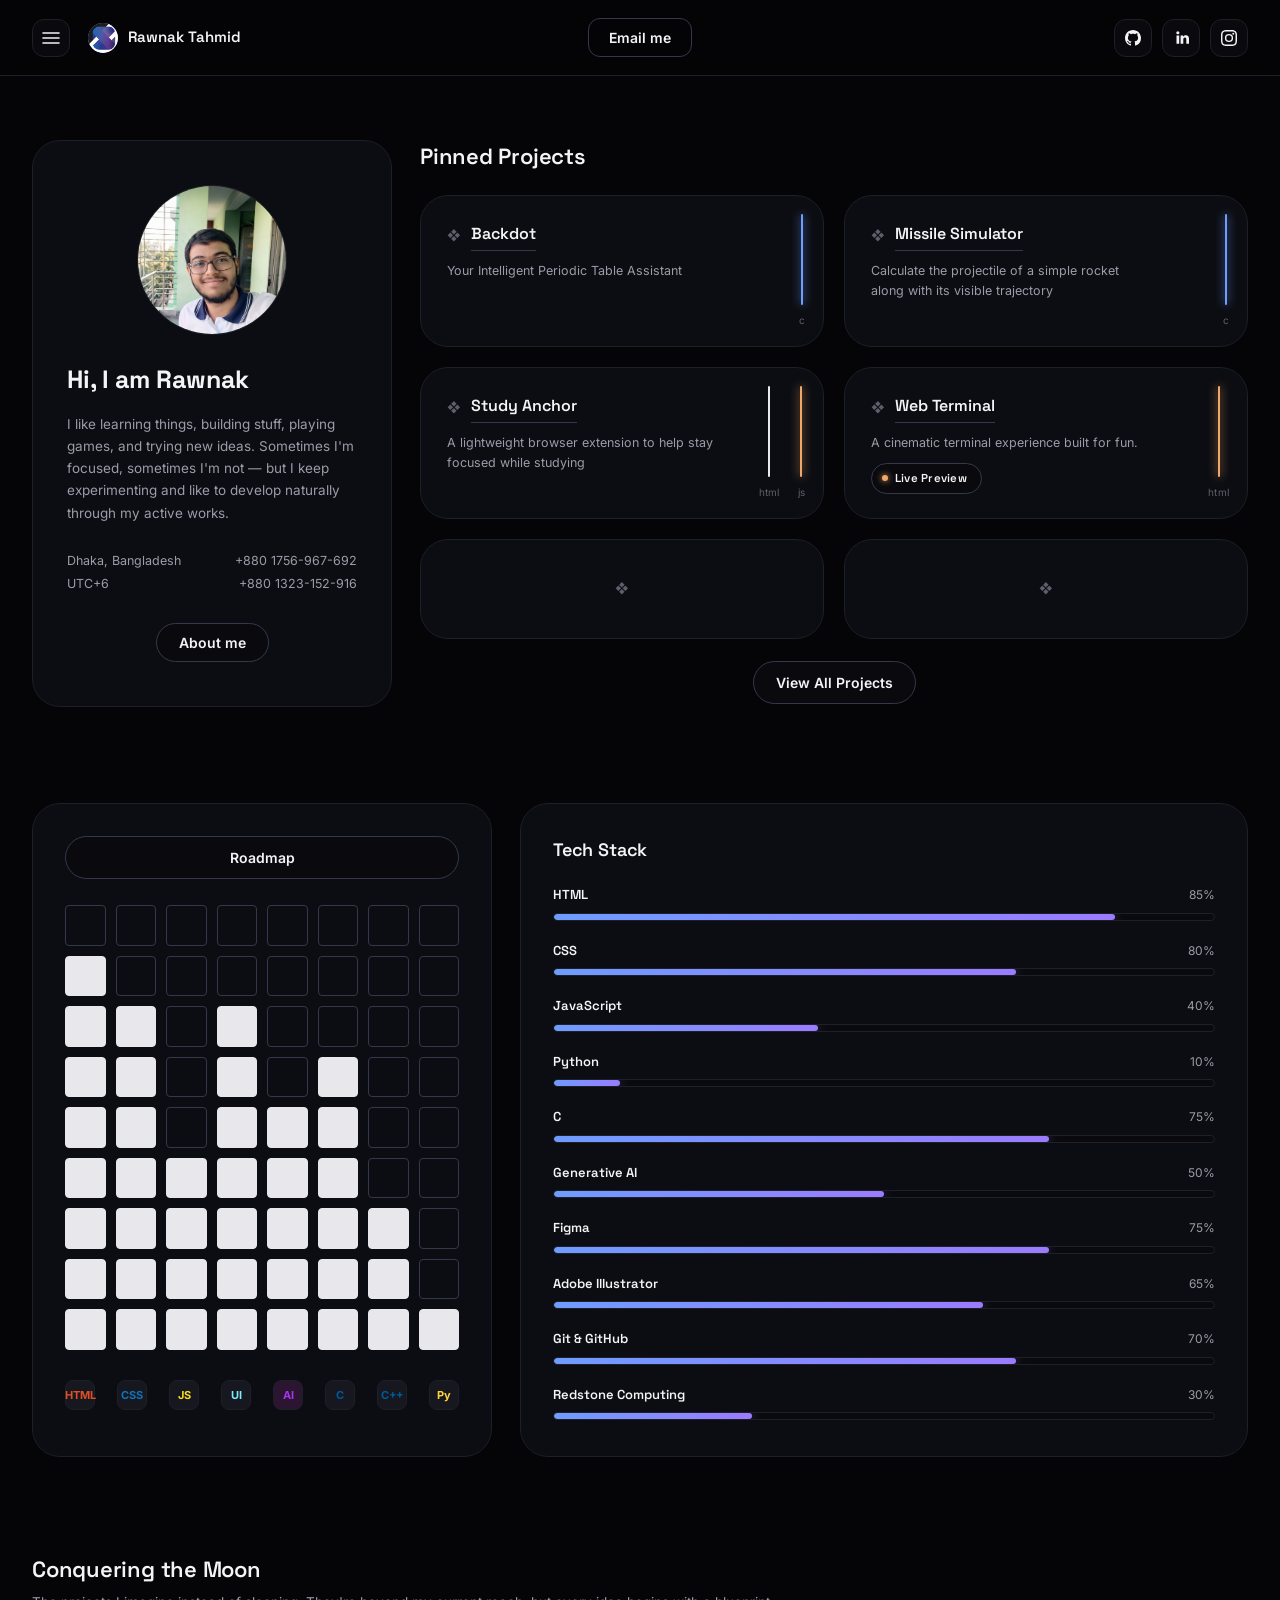
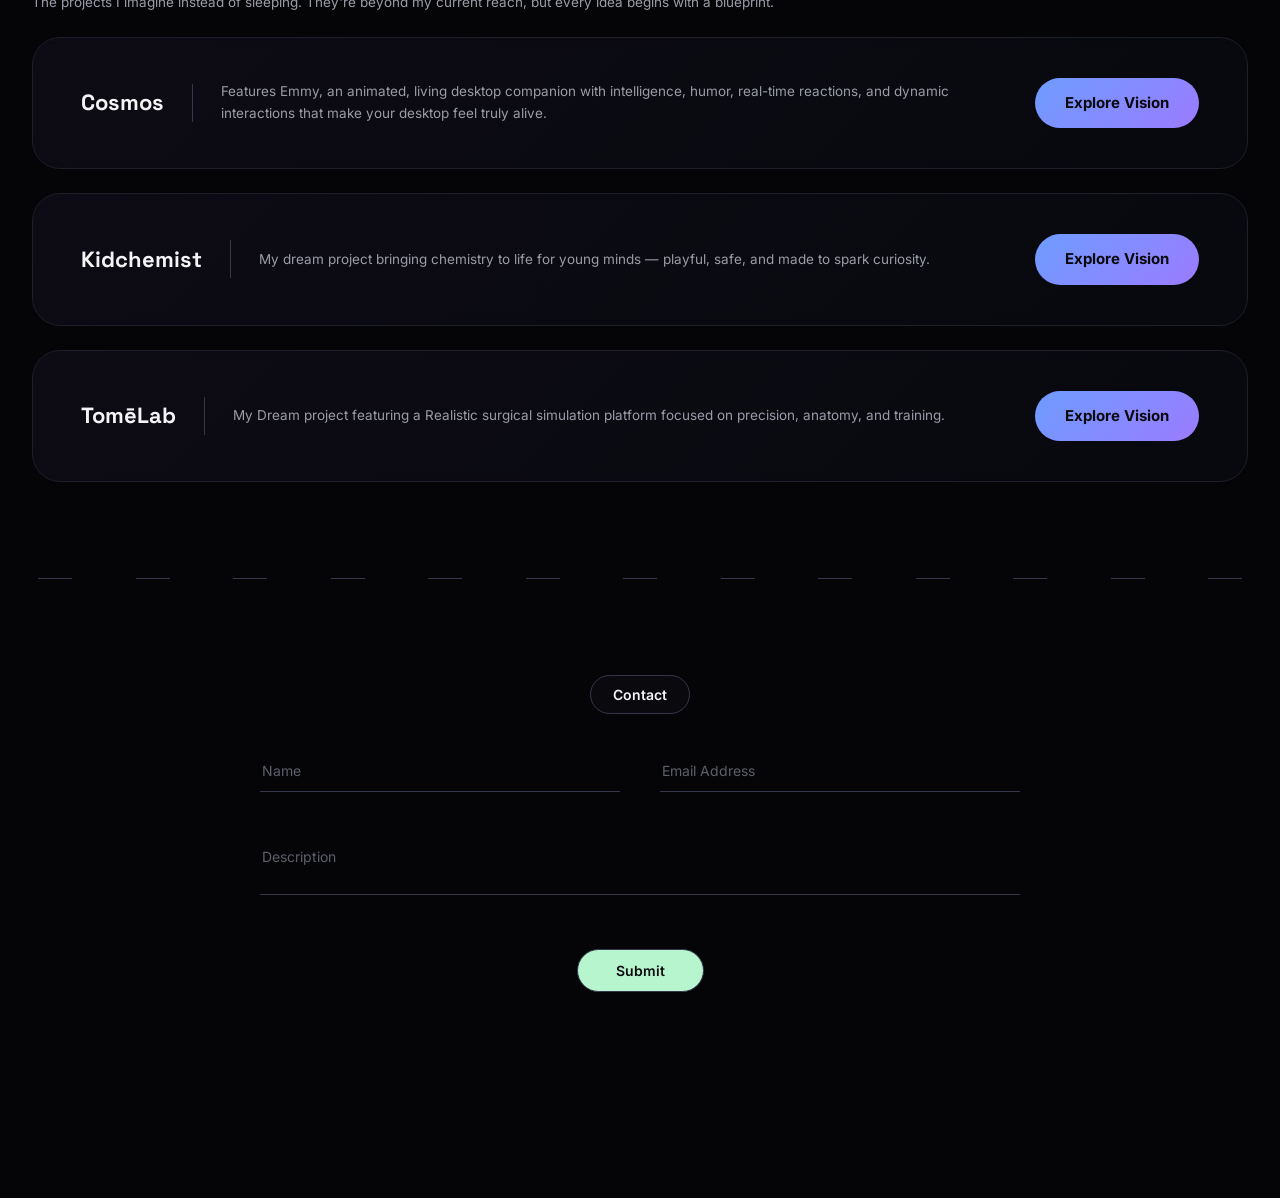
==== commit f7e21ff7: "Add files via upload" ====
--- a/index.html
+++ b/index.html
@@ -303,8 +303,19 @@
   <section class="featured-projects" id="featured">
 
     <div class="featured-projects__head fade-in">
-      <h2 class="section-label">Moonshot Lab</h2>
+      <h2 class="section-label">Conquering the Moon</h2>
       <p class="featured-projects__subtitle">The projects I imagine instead of sleeping. They're beyond my current reach, but every idea begins with a blueprint.</p>
+    </div>
+
+        <!-- ---- Promo: Cosmos ---->
+  
+    <div class="promo fade-in" id="cosmos">
+      <div class="promo__name">
+        Cosmos
+      </div>
+      <div class="promo__divider"></div>
+      <p class="promo__desc">Features Emmy, an animated, living desktop companion with intelligence, humor, real-time reactions, and dynamic interactions that make your desktop feel truly alive.</p>
+      <a href="docs.html?id=cosmos" class="btn btn--solid promo__cta">Explore Vision</a>
     </div>
 
     <!-- ---- Promo: Kidchemist ---- -->
@@ -325,20 +336,6 @@
       <div class="promo__divider"></div>
       <p class="promo__desc">My Dream project featuring a Realistic surgical simulation platform focused on precision, anatomy, and training.</p>
       <a href="docs.html?id=tomelab" class="btn btn--solid promo__cta">Explore Vision</a>
-    </div>
-
-    <!-- ---- Promo: Additional Template Project ----
-         Exact same layout as the blocks above. Every value here is a
-         placeholder — swap the id, name, description, and CTA link
-         when this project is ready to showcase. Copy this whole block
-         again for the next project after that. -->
-    <div class="promo fade-in" id="template-project">
-      <div class="promo__name">
-        Cosmos
-      </div>
-      <div class="promo__divider"></div>
-      <p class="promo__desc">Features Kimi, an animated, living desktop companion with intelligence, humor, real-time reactions, and dynamic interactions that make your desktop feel truly alive.</p>
-      <a href="docs.html?id=kimi" class="btn btn--solid promo__cta">Explore Vision</a>
     </div>
 
   </section>
--- a/style.css
+++ b/style.css
@@ -163,14 +163,20 @@
   transform: translateY(-2px);
 }
 
-/* ---------- Navbar ---------- */
+/* ---------- Navbar ----------
+   Grid (not flex) on purpose: with flex + space-between, the middle
+   "Email me" button drifts toward whichever side group is narrower
+   (the left brand block is almost always wider than the socials
+   block), so it never sits on the page's true center line. A
+   1fr / auto / 1fr grid keeps the button in a dedicated center
+   column regardless of how wide the two side groups are. */
 .navbar {
   position: sticky;
   top: 0;
   z-index: 50;
-  display: flex;
-  align-items: center;
-  justify-content: space-between;
+  display: grid;
+  grid-template-columns: 1fr auto 1fr;
+  align-items: center;
   gap: 24px;
   padding: 18px 32px;
   background: rgba(5, 5, 7, 0.85);
@@ -182,6 +188,7 @@
   display: flex;
   align-items: center;
   gap: 18px;
+  justify-self: start;
 }
 
 .brand {
@@ -206,15 +213,16 @@
   font-size: 15px;
 }
 
-.navbar__email { 
-white-space: nowrap; 
-align-self: center;
+.navbar__email {
+  white-space: nowrap;
+  justify-self: center;
 }
 
 .navbar__socials {
   display: flex;
   align-items: center;
   gap: 10px;
+  justify-self: end;
 }
 
 /* ---------- Nav drawer---------- */
@@ -938,8 +946,17 @@
 @media (max-width: 980px) {
   body { font-size: 14.5px; }
 
-  .navbar { padding: 16px 22px; flex-wrap: wrap; row-gap: 12px; }
-  .navbar__email { order: 3; flex: 1 1 100%; }
+  .navbar {
+    grid-template-columns: 1fr 1fr;
+    grid-template-areas:
+      "left socials"
+      "email email";
+    row-gap: 12px;
+    padding: 16px 22px;
+  }
+  .navbar__left { grid-area: left; }
+  .navbar__socials { grid-area: socials; }
+  .navbar__email { grid-area: email; justify-self: stretch; width: 100%; }
 
   .hero { grid-template-columns: 1fr; }
   .profile-card { align-items: center; text-align: center; }
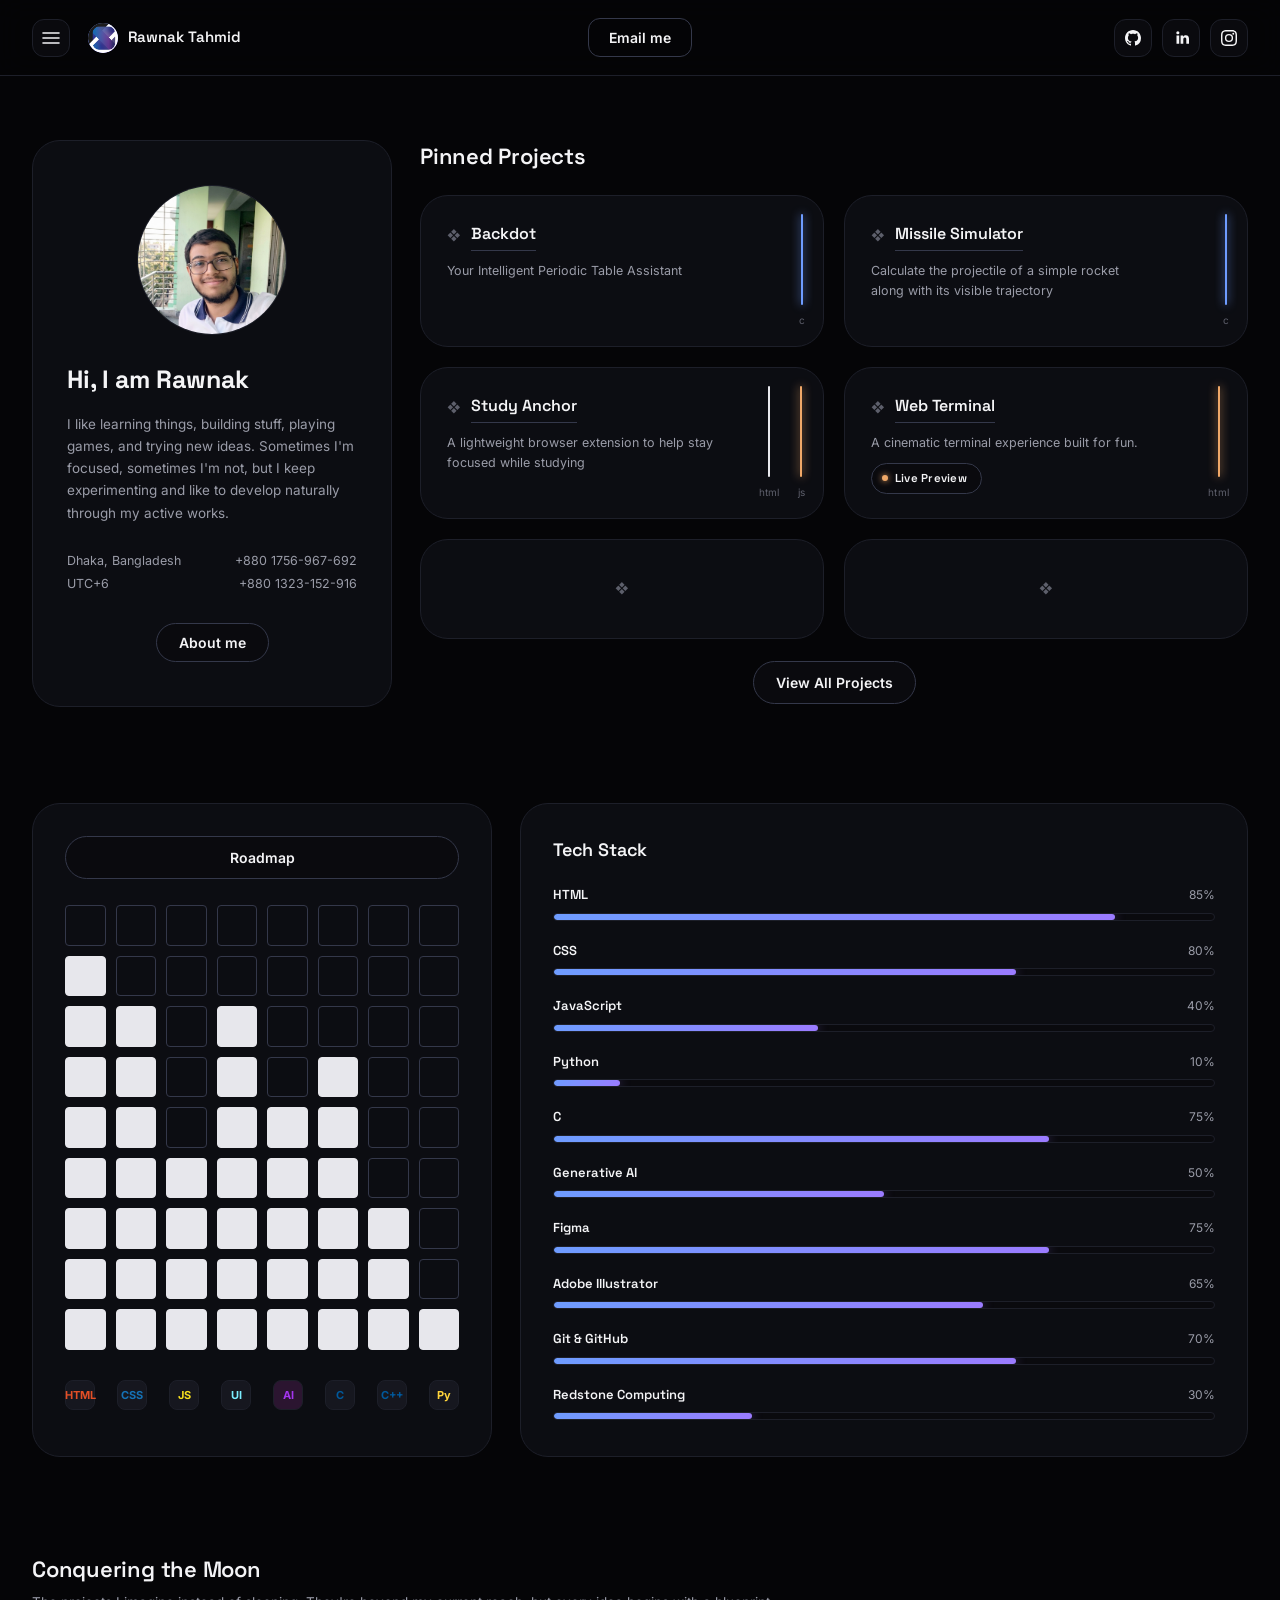
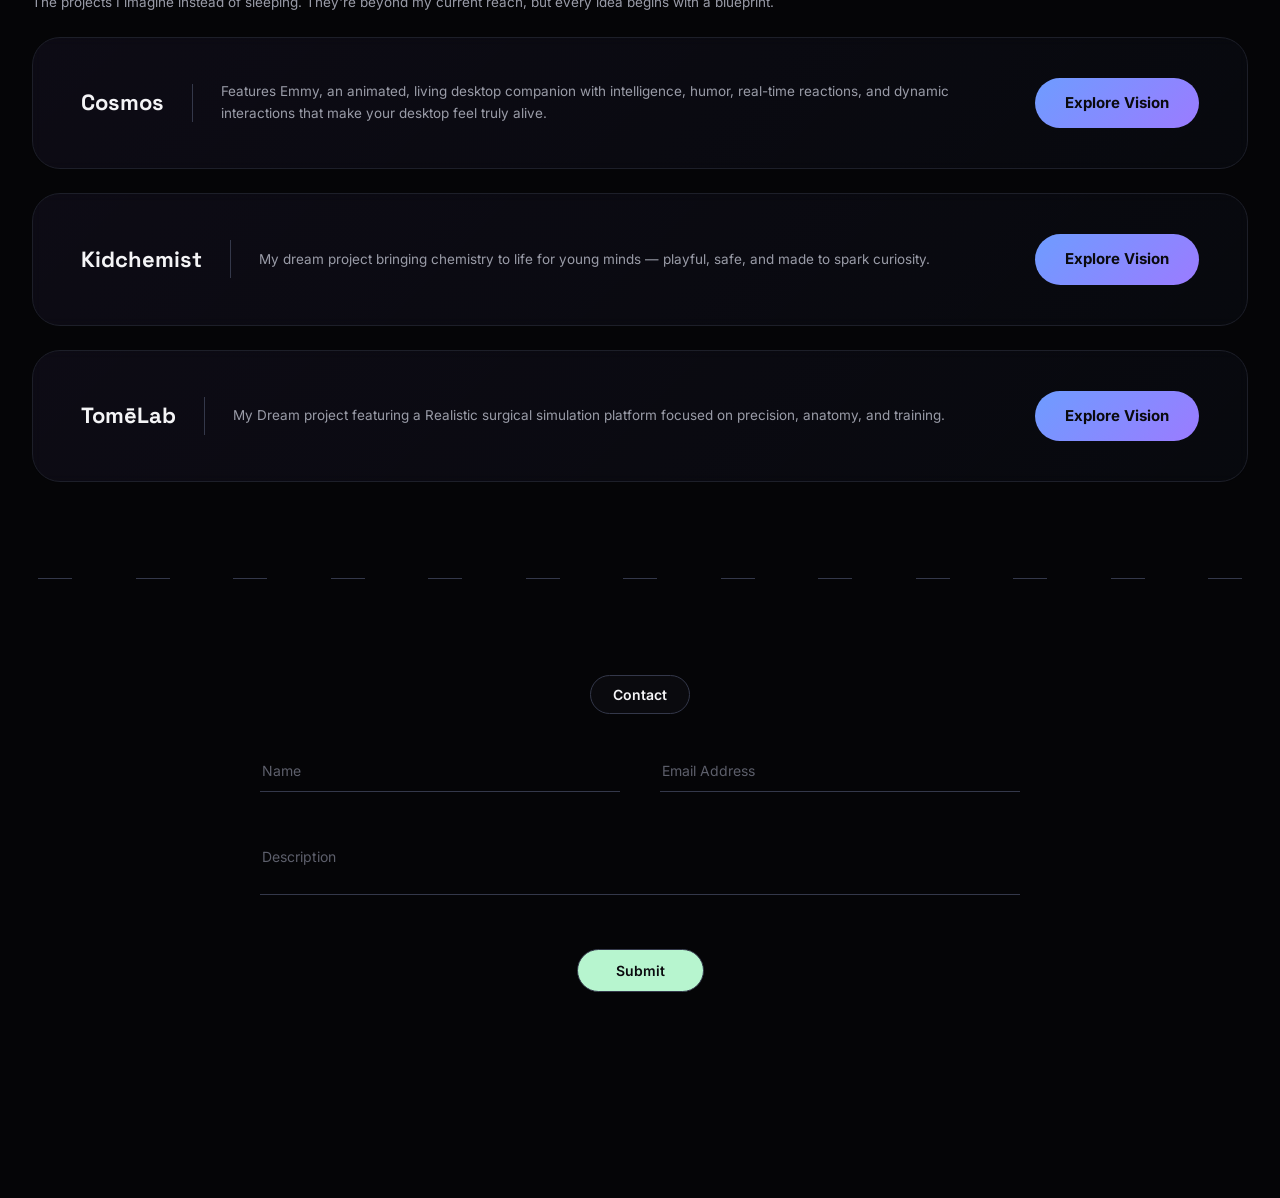
==== commit cbed63c2: "Revise profile bio and current focus descriptions Updated personal introduction and current focus se" ====
--- a/index.html
+++ b/index.html
@@ -74,7 +74,7 @@
       <h1 class="profile-card__name">Hi, I am Rawnak</h1>
       <p class="profile-card__bio">
         I like learning things, building stuff, playing games, and trying new ideas.
-        Sometimes I'm focused, sometimes I'm not — but I keep experimenting and like
+        Sometimes I'm focused, sometimes I'm not, but I keep experimenting and like
         to develop naturally through my active works.
       </p>
       <div class="profile-card__meta">
@@ -389,18 +389,19 @@
       <!-- Edit this content freely — it's plain text, no markup gymnastics required -->
       <div class="modal__body">
         <p>
-          Hi, I'm Rawnak — a developer based in Dhaka, Bangladesh who likes learning things,
-          building stuff, playing games, and trying new ideas. Sometimes I'm deep in a focused
-          sprint, sometimes I'm bouncing between three half-finished experiments, but I always
-          come back to actually shipping something.
+          Hi, I'm Rawnak, a developer based in Dhaka, Bangladesh who likes learning things,
+          building stuff, playing games, and trying new ideas. Sometimes I'm deep in experimenting with deep night ideas, 
+          sometimes I become lost between the infinite loop of distractions, but at the end I always come back to actually 
+          shipping something for my own satisfaction.          
         </p>
         <p>
           My Current Focus —<br>
-      
-          Pseudocode, algorithms, networking, and server management<br>
-          Mastering C, C++, C#, Python, and the Linux kernel<br>
-          Hands-on with Git and Figma<br>
-          Solving real-world problems with creative project<br>
+          - Algorithmic Foundations & Pseudocode Design<br>
+          - Network Architecture & Modern Web Development<br>
+          - Multilingual Programming (C, Python, JavaScript)<br>
+          - UI/UX Design (Figma)<br>
+          - Cross-Platform Frameworks (Electron) & Low-Level Toolchains (GCC)<br>
+          - Practical Application Design & Implementation<br>
         </p>
         <p>
           Right now, I am focused on staying up to date with the ever-changing world of technology
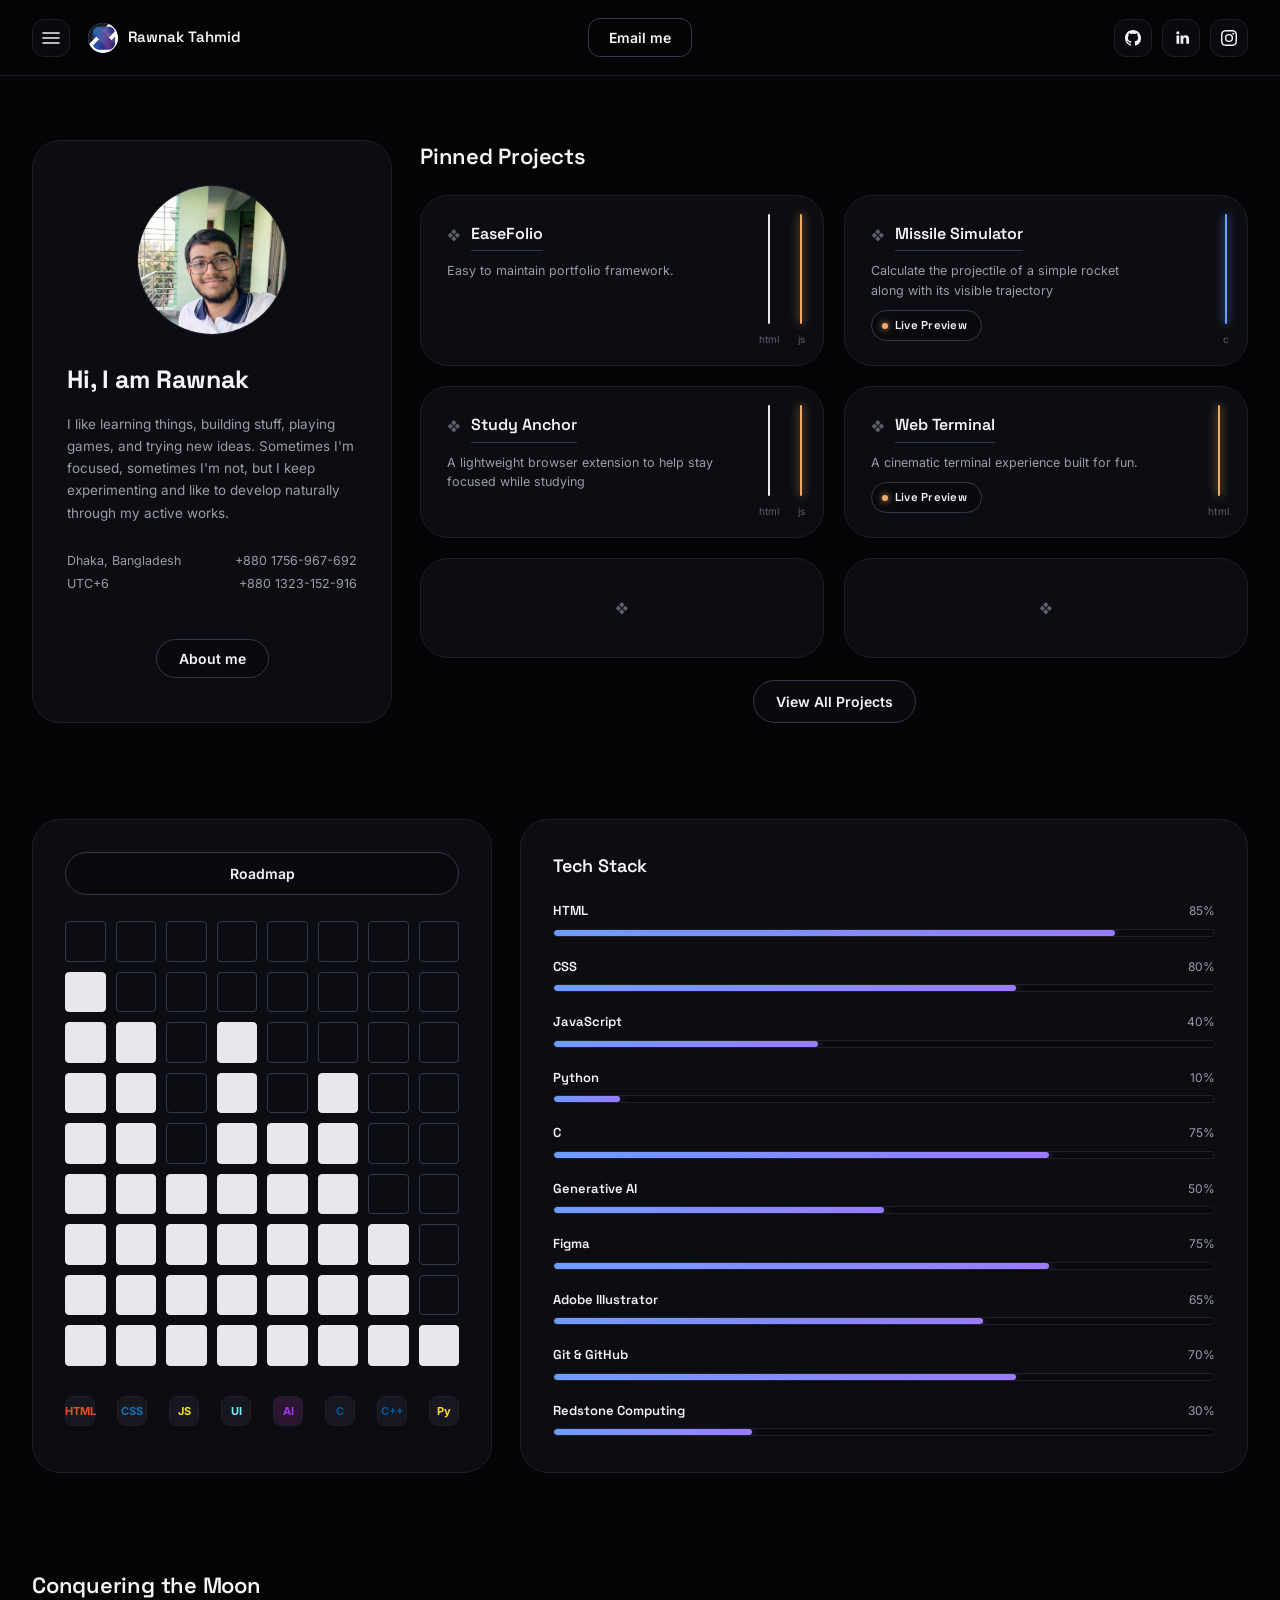
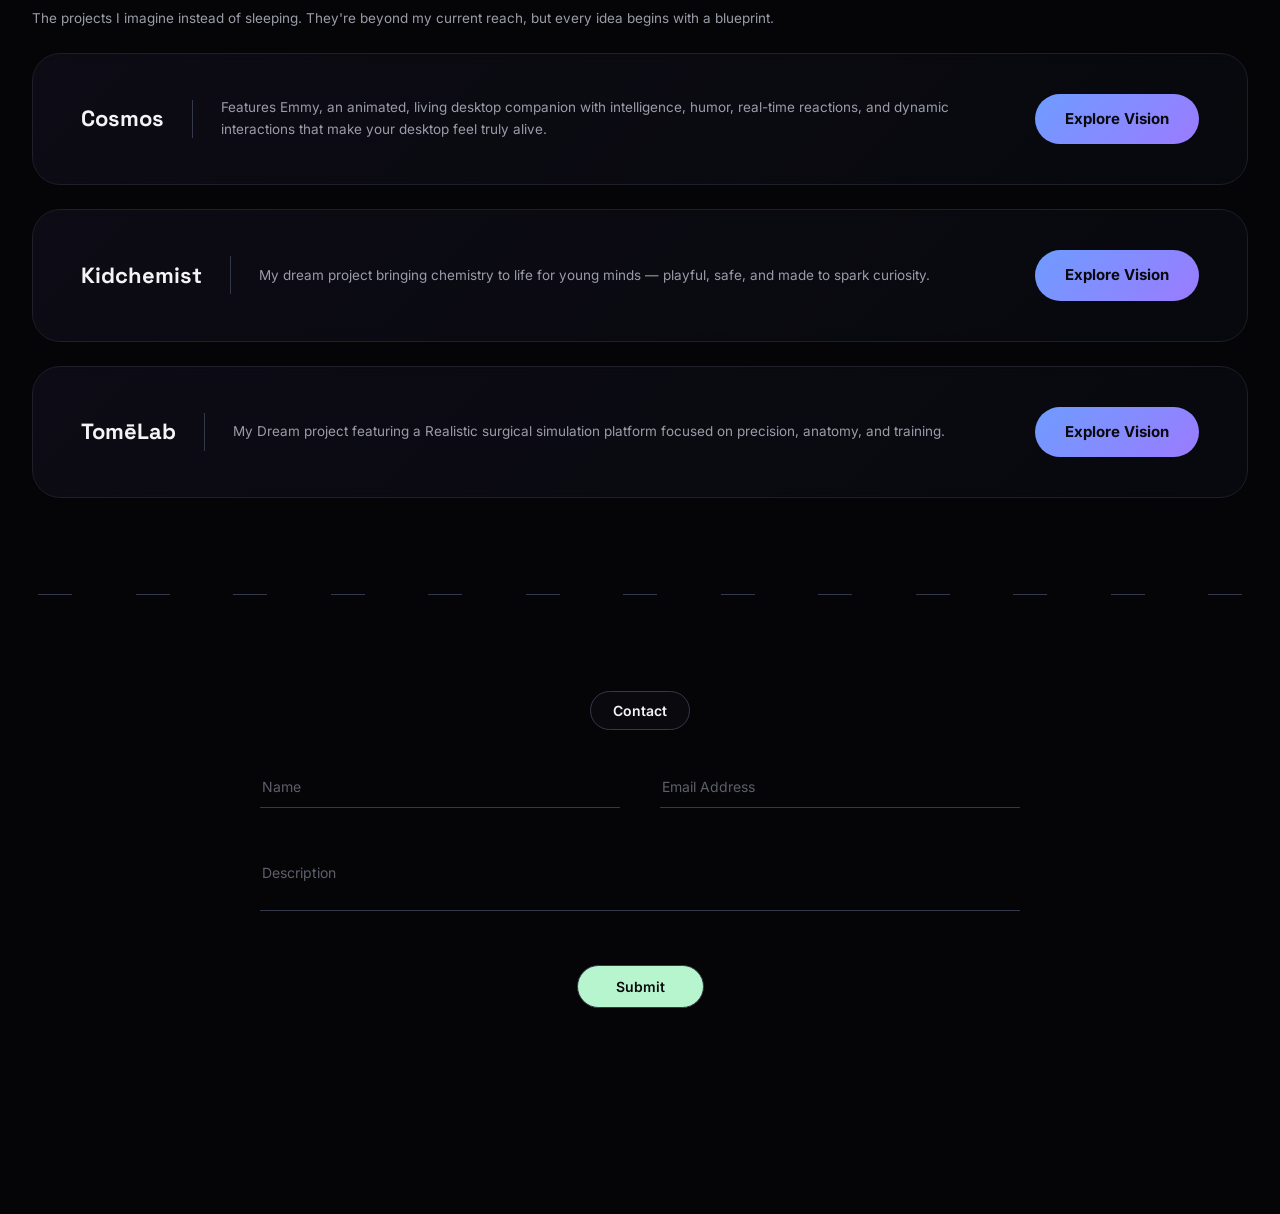
==== commit ab8e476e: "Update index.html" ====
--- a/index.html
+++ b/index.html
@@ -95,19 +95,23 @@
       <h2 class="section-label">Pinned Projects</h2>
       <div class="pinned__grid">
 
-        <article class="card project-card" data-project-id="backdot" tabindex="0" role="link" aria-label="Open Backdot project details">
+        <article class="card project-card" data-project-id="easefolio" tabindex="0" role="link" aria-label="Open Backdot project details">
           <span class="project-card__go" aria-hidden="true">
             <svg width="13" height="13" viewBox="0 0 14 14" fill="none"><path d="M3 11L11 3M11 3H4.5M11 3V9.5" stroke="currentColor" stroke-width="1.6" stroke-linecap="round" stroke-linejoin="round"/></svg>
           </span>
           <div class="project-card__head">
             <span class="project-card__icon">&#10070;</span>
-            <h3><span class="project-link">Backdot</span></h3>
-          </div>
-          <p>Your Intelligent Periodic Table Assistant</p>
+            <h3><span class="project-link">EaseFolio</span></h3>
+          </div>
+          <p>Easy to maintain portfolio framework.</p>
           <div class="project-card__stacks">
             <div class="project-card__stack-item">
-              <span class="project-card__accent project-card__accent--blue"></span>
-              <span class="project-card__tag">c</span>
+              <span class="project-card__accent project-card__accent--white"></span>
+              <span class="project-card__tag">html</span>
+            </div>
+            <div class="project-card__stack-item">
+              <span class="project-card__accent project-card__accent--orange"></span>
+              <span class="project-card__tag">js</span>
             </div>
           </div>
         </article>
@@ -121,6 +125,10 @@
             <h3><span class="project-link">Missile Simulator</span></h3>
           </div>
           <p>Calculate the projectile of a simple rocket along with its visible trajectory</p>
+          <a href="https://rawmid.github.io/easefolio/" target="_blank" rel="noopener noreferrer" class="live-preview-link" data-no-card-nav>
+            <span class="live-preview-link__dot"></span>
+            Live Preview
+          </a>
           <div class="project-card__stacks">
             <div class="project-card__stack-item">
               <span class="project-card__accent project-card__accent--blue"></span>
@@ -395,7 +403,7 @@
           shipping something for my own satisfaction.          
         </p>
         <p>
-          My Current Focus —<br>
+          My Current Focus: <br>
           - Algorithmic Foundations & Pseudocode Design<br>
           - Network Architecture & Modern Web Development<br>
           - Multilingual Programming (C, Python, JavaScript)<br>
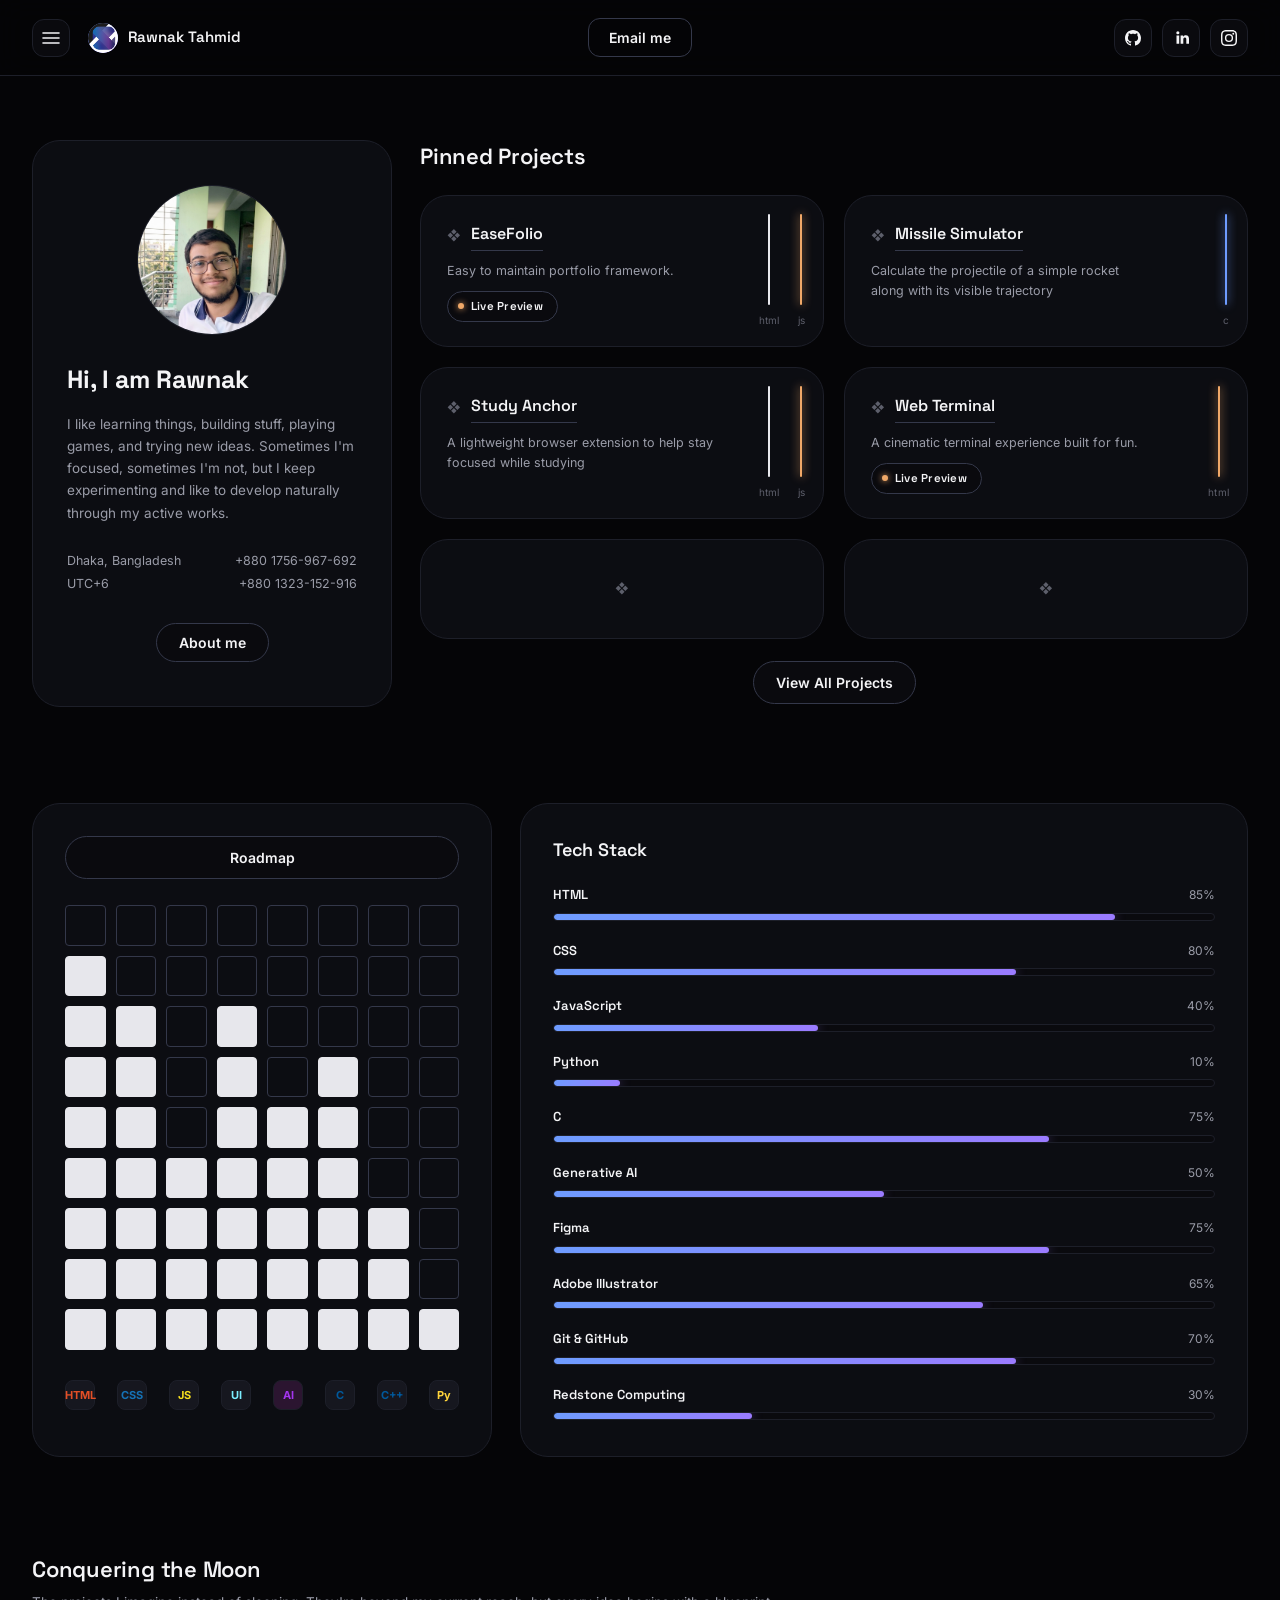
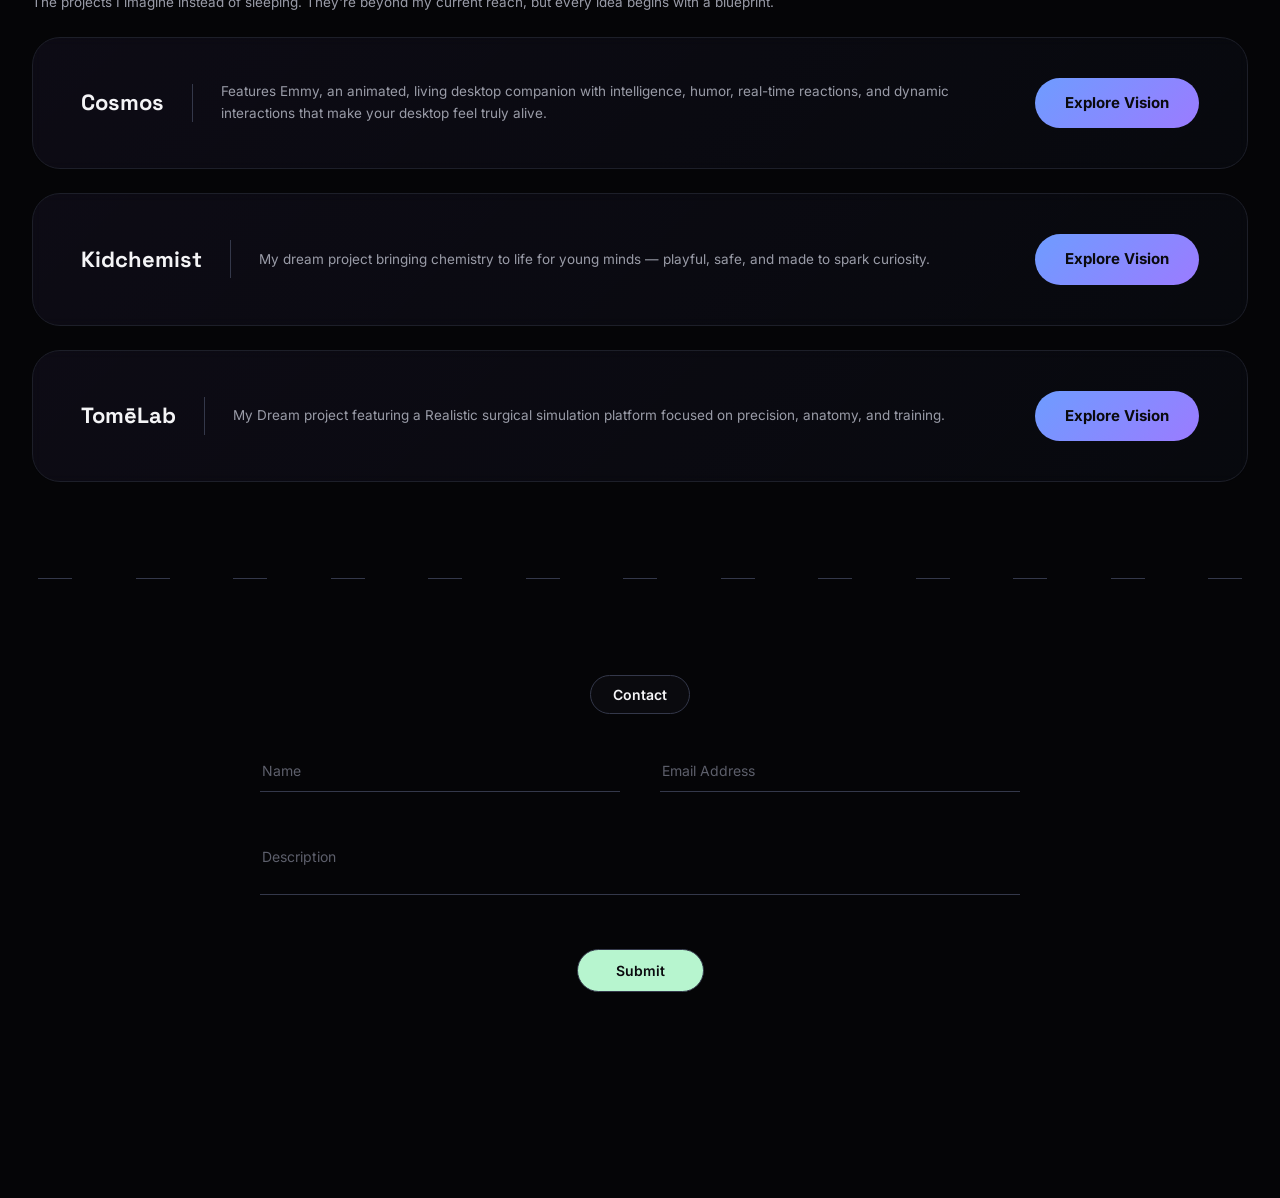
==== commit b58c2d76: "Update index.html" ====
--- a/index.html
+++ b/index.html
@@ -104,6 +104,10 @@
             <h3><span class="project-link">EaseFolio</span></h3>
           </div>
           <p>Easy to maintain portfolio framework.</p>
+          <a href="https://rawmid.github.io/easefolio/" target="_blank" rel="noopener noreferrer" class="live-preview-link" data-no-card-nav>
+            <span class="live-preview-link__dot"></span>
+            Live Preview
+          </a>
           <div class="project-card__stacks">
             <div class="project-card__stack-item">
               <span class="project-card__accent project-card__accent--white"></span>
@@ -125,10 +129,6 @@
             <h3><span class="project-link">Missile Simulator</span></h3>
           </div>
           <p>Calculate the projectile of a simple rocket along with its visible trajectory</p>
-          <a href="https://rawmid.github.io/easefolio/" target="_blank" rel="noopener noreferrer" class="live-preview-link" data-no-card-nav>
-            <span class="live-preview-link__dot"></span>
-            Live Preview
-          </a>
           <div class="project-card__stacks">
             <div class="project-card__stack-item">
               <span class="project-card__accent project-card__accent--blue"></span>
